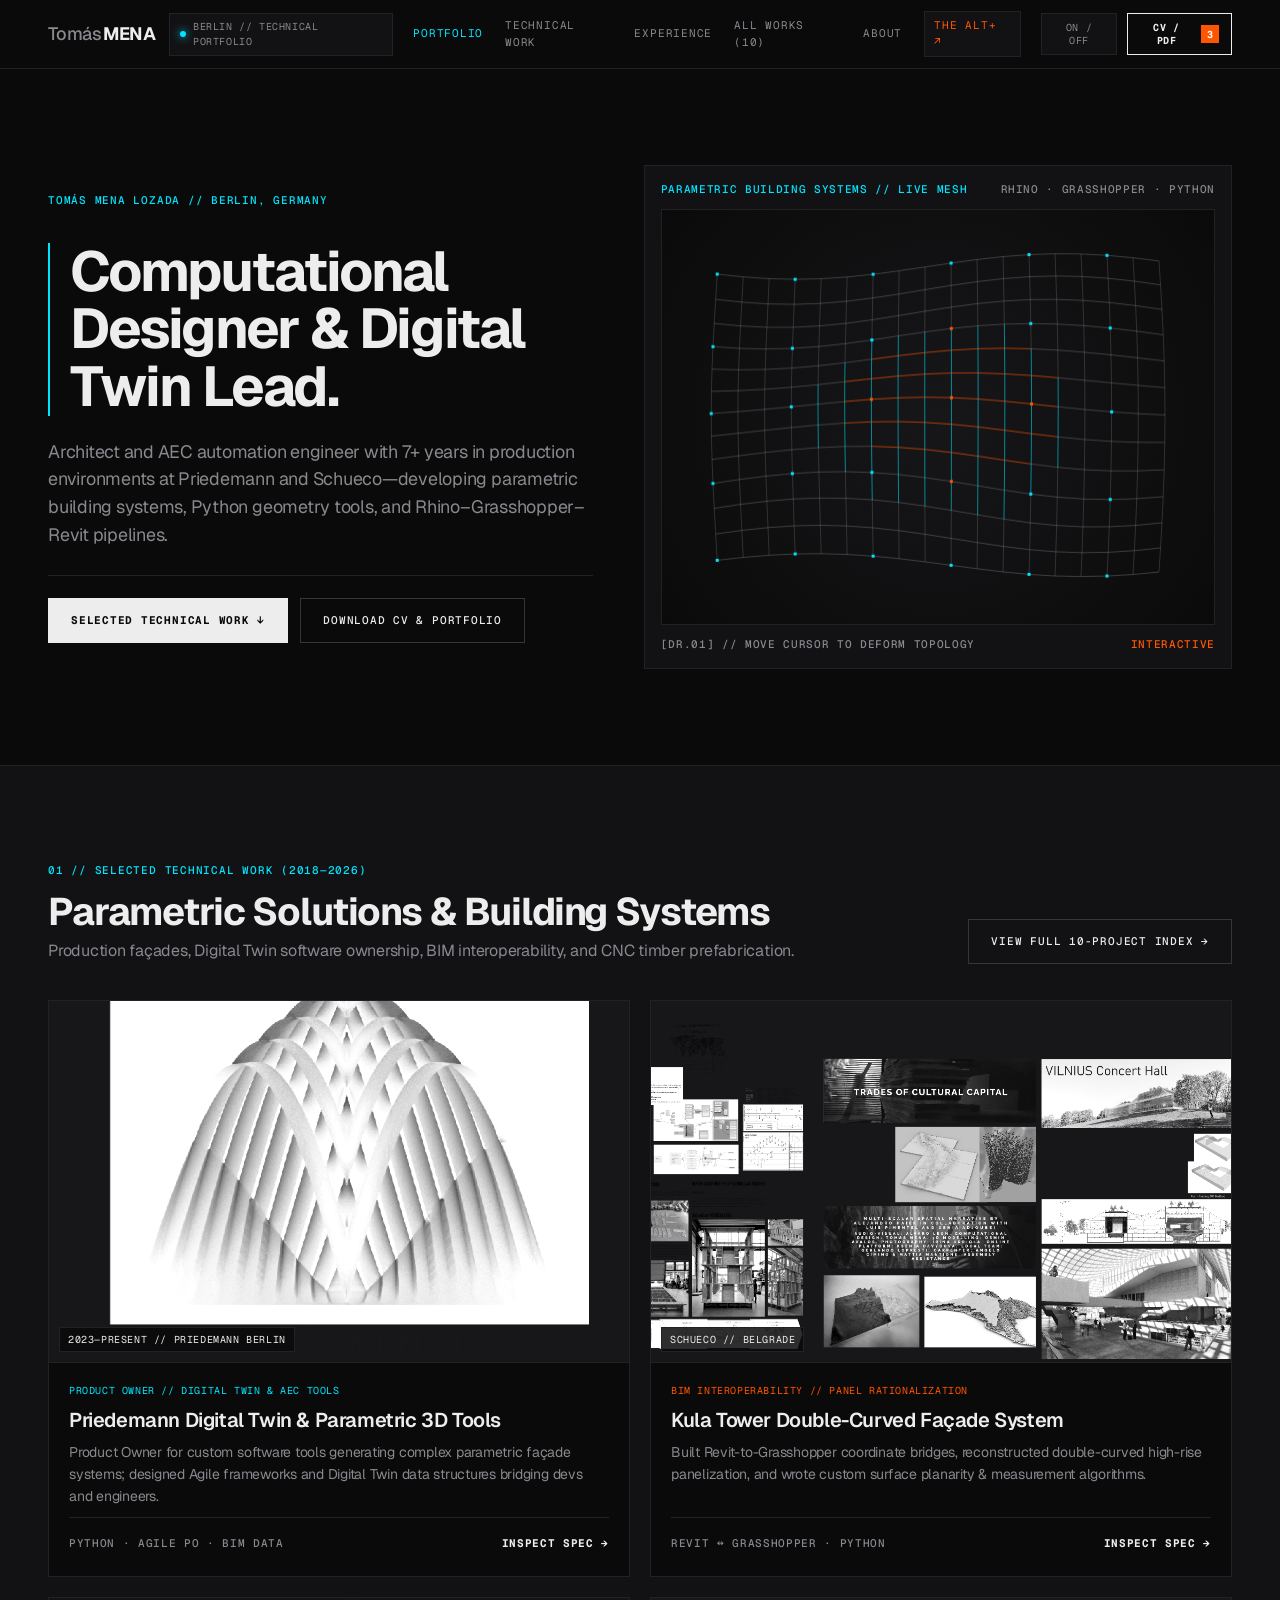
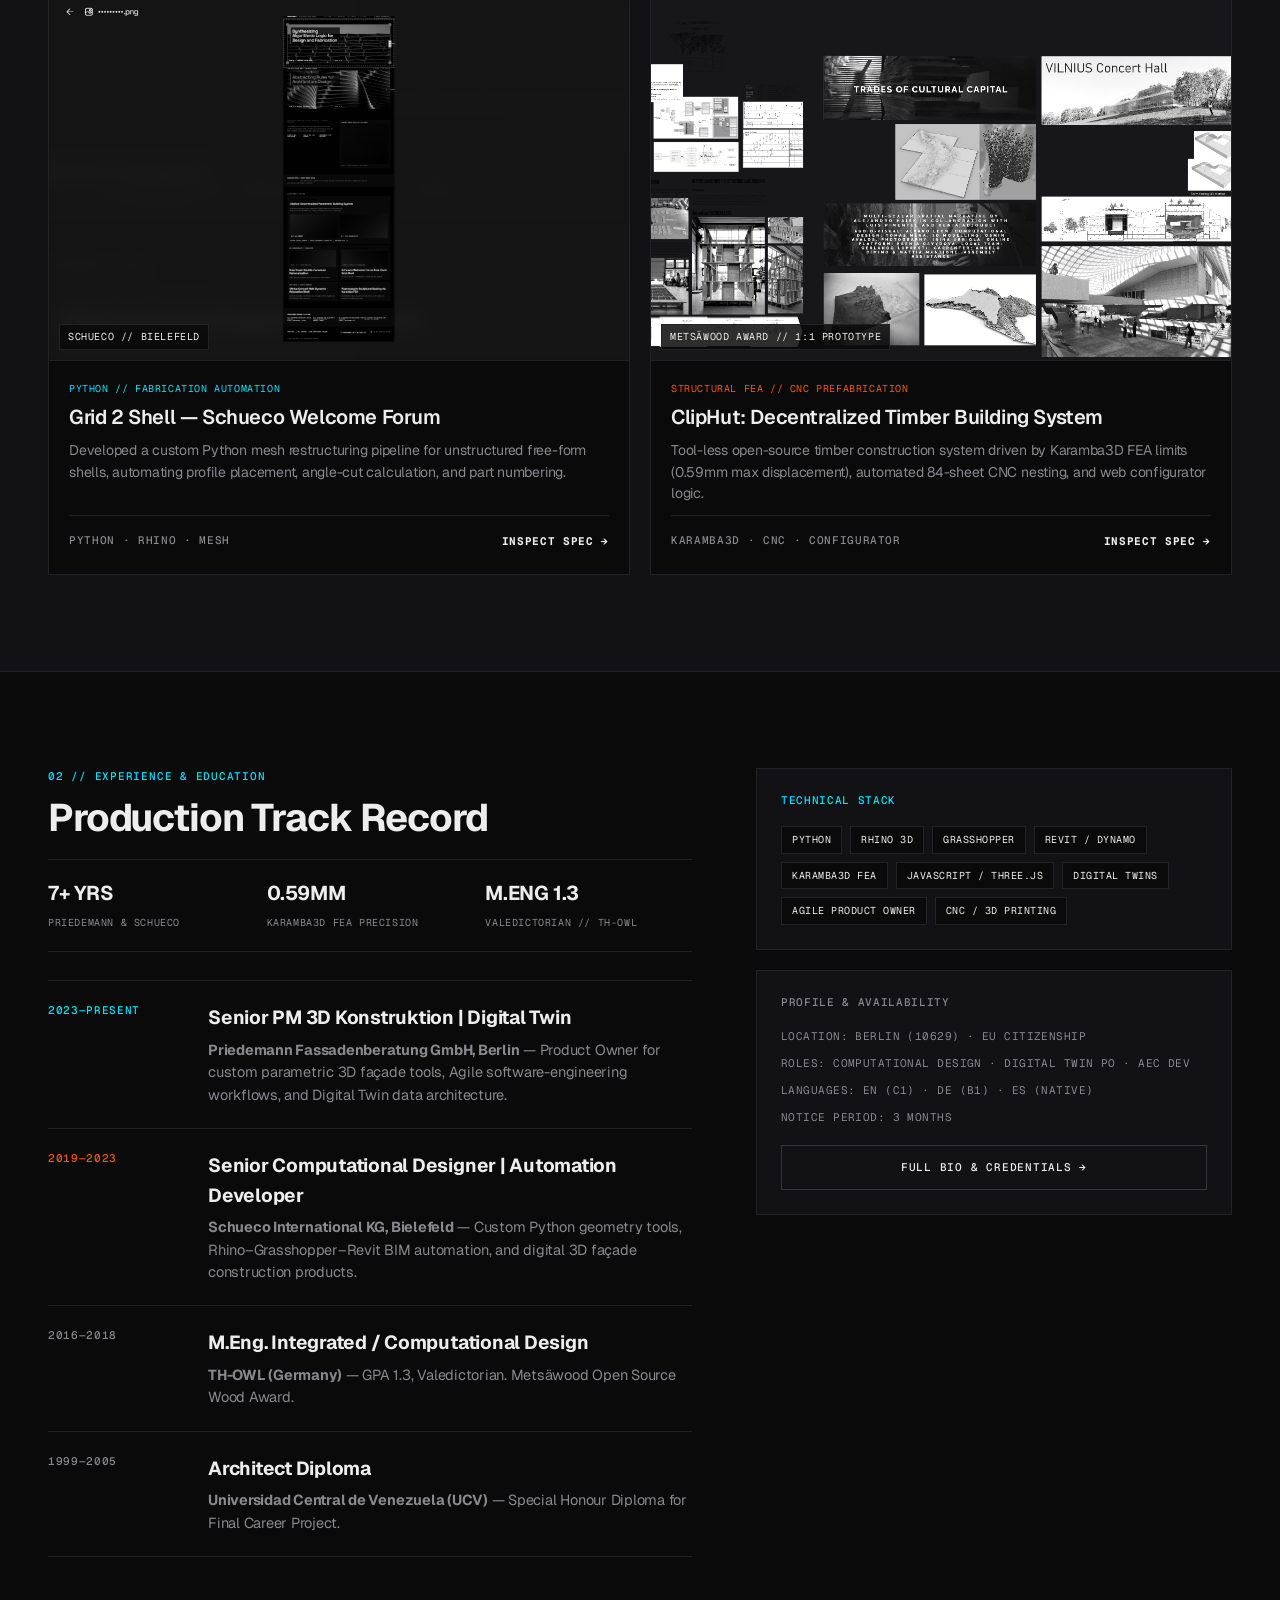
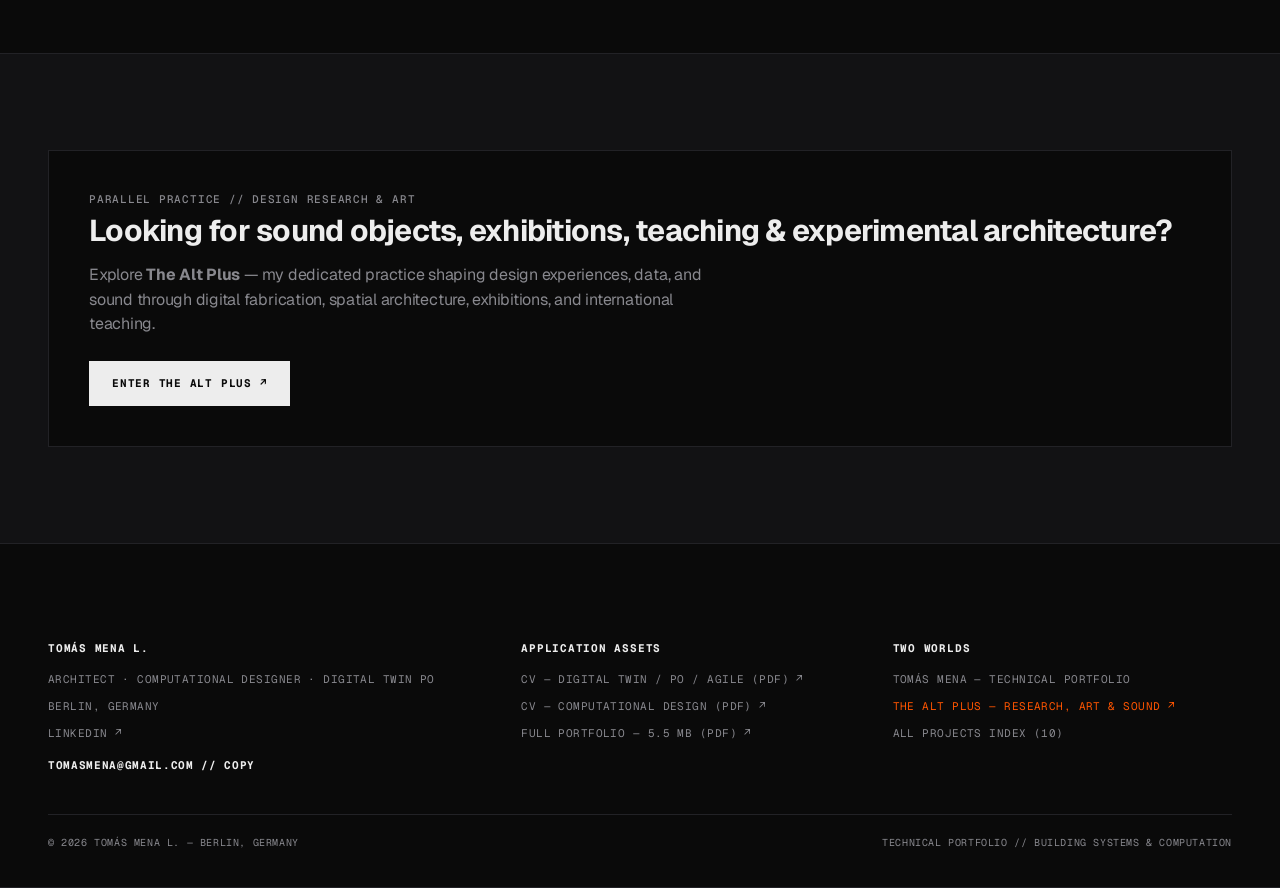
==== index.html @ 38ffafb3 "Initial commit: Tomás Mena Technical Portfolio & The Alt Plus studio websites" ====
<!DOCTYPE html>
<html lang="en">
<head>
  <meta charset="UTF-8">
  <meta name="viewport" content="width=device-width, initial-scale=1.0">
  <title>Tomás Mena L. — Computational Designer &amp; Digital Twin Portfolio</title>
  <meta name="description" content="Personal technical portfolio of Tomás Mena — Architect, Computational Designer & Digital Twin Product Owner in Berlin. Parametric building systems, Rhino/Grasshopper, Python, and BIM automation.">
  <link rel="stylesheet" href="style.css">
</head>
<body>

  <!-- ====================================================================
       STICKY HEADER — Personal Technical Portfolio + Bridge to The Alt Plus
       ==================================================================== -->
  <header class="site-header">
    <div class="container header-inner">
      <div class="brand-group">
        <a href="index.html" class="wordmark" aria-label="Tomás Mena Home">
          <span class="wm-muted">Tomás</span><span class="wm-strong">MENA</span>
        </a>
        <div class="status-pill" aria-label="Location">
          <span class="status-dot" aria-hidden="true"></span>
          <span>BERLIN // TECHNICAL PORTFOLIO</span>
        </div>
      </div>

      <nav class="site-nav" id="siteNav" aria-label="Main navigation">
        <a href="index.html" class="active">PORTFOLIO</a>
        <a href="#selected-work">TECHNICAL WORK</a>
        <a href="#experience">EXPERIENCE</a>
        <a href="projects.html">ALL WORKS (10)</a>
        <a href="about.html">ABOUT</a>
        <a href="alt-plus.html" class="nav-bridge">THE ALT+ ↗</a>
      </nav>

      <div class="header-actions">
        <button type="button" class="toggle-btn" id="modeToggle" title="Toggle Dark / Swiss Light Mode">ON / OFF</button>
        <button type="button" class="cv-trigger" data-open-cv aria-label="Open CV and Portfolio Downloads">
          <span>CV / PDF</span>
          <span class="cv-badge">3</span>
        </button>
        <button type="button" class="mobile-menu-btn" id="mobileMenuBtn" aria-expanded="false" aria-controls="siteNav">MENU</button>
      </div>
    </div>
  </header>

  <main>
    <!-- ====================================================================
         1. COMPACT AUTHOR HERO (Work-First, First-Person, Zero Agency Pitch)
         ==================================================================== -->
    <section class="band band--dark" id="top">
      <div class="container hero-grid">
        <div class="hero-copy">
          <p class="eyebrow">TOMÁS MENA LOZADA // BERLIN, GERMANY</p>
          <div class="hero-callout">
            <h1 class="hero-title">Computational Designer &amp; Digital Twin Lead.</h1>
          </div>
          <p class="hero-subtitle">
            Architect and AEC automation engineer with 7+ years in production environments at Priedemann and Schueco—developing parametric building systems, Python geometry tools, and Rhino–Grasshopper–Revit pipelines.
          </p>

          <div class="hero-actions">
            <a href="#selected-work" class="btn-primary">SELECTED TECHNICAL WORK ↓</a>
            <button type="button" class="btn-secondary" data-open-cv>DOWNLOAD CV &amp; PORTFOLIO</button>
          </div>
        </div>

        <div class="hero-viewport">
          <div class="viewport-bar">
            <span class="mono" style="color: var(--accent-cyan);">PARAMETRIC BUILDING SYSTEMS // LIVE MESH</span>
            <span class="mono" style="color: var(--text-muted);">RHINO · GRASSHOPPER · PYTHON</span>
          </div>
          <div class="viewport-canvas-wrap">
            <canvas id="parametricCanvas" aria-label="Interactive parametric wireframe mesh"></canvas>
          </div>
          <div class="viewport-bar">
            <span class="mono" style="color: var(--text-muted);">[DR.01] // MOVE CURSOR TO DEFORM TOPOLOGY</span>
            <span class="mono" style="color: var(--accent-orange);">INTERACTIVE</span>
          </div>
        </div>
      </div>
    </section>

    <!-- ====================================================================
         2. SELECTED TECHNICAL & BUILDING SYSTEMS (Immediate Proof Grid)
         ==================================================================== -->
    <section class="band band--surface" id="selected-work">
      <div class="container">
        <div style="display: flex; flex-wrap: wrap; justify-content: space-between; align-items: flex-end; gap: 18px; margin-bottom: 36px;">
          <div>
            <p class="eyebrow">01 // SELECTED TECHNICAL WORK (2018—2026)</p>
            <h2 class="section-title" style="margin-bottom: 6px;">Parametric Solutions &amp; Building Systems</h2>
            <p class="section-lead">Production façades, Digital Twin software ownership, BIM interoperability, and CNC timber prefabrication.</p>
          </div>
          <a href="projects.html" class="btn-secondary">VIEW FULL 10-PROJECT INDEX →</a>
        </div>

        <div class="tech-grid">
          <!-- Technical Project 1 -->
          <article class="project-card">
            <div class="project-media">
              <img src="assets/project-thumb-1.jpg" alt="Priedemann Digital Twin and Custom AEC Tools">
              <span class="project-tag-overlay">2023—PRESENT // PRIEDEMANN BERLIN</span>
            </div>
            <div class="project-body">
              <span class="project-meta">PRODUCT OWNER // DIGITAL TWIN &amp; AEC TOOLS</span>
              <h3 class="project-title">Priedemann Digital Twin &amp; Parametric 3D Tools</h3>
              <p class="project-desc">Product Owner for custom software tools generating complex parametric façade systems; designed Agile frameworks and Digital Twin data structures bridging devs and engineers.</p>
              <div class="project-footer">
                <span class="mono" style="color: var(--text-muted);">PYTHON · AGILE PO · BIM DATA</span>
                <button type="button" class="inspect-btn" data-inspect="priedemann">INSPECT SPEC →</button>
              </div>
            </div>
          </article>

          <!-- Technical Project 2 -->
          <article class="project-card">
            <div class="project-media">
              <img src="assets/project-thumb-2.jpg" alt="Kula Tower Belgrade Double-Curvature Panelization">
              <span class="project-tag-overlay">SCHUECO // BELGRADE</span>
            </div>
            <div class="project-body">
              <span class="project-meta">BIM INTEROPERABILITY // PANEL RATIONALIZATION</span>
              <h3 class="project-title">Kula Tower Double-Curved Façade System</h3>
              <p class="project-desc">Built Revit-to-Grasshopper coordinate bridges, reconstructed double-curved high-rise panelization, and wrote custom surface planarity &amp; measurement algorithms.</p>
              <div class="project-footer">
                <span class="mono" style="color: var(--text-muted);">REVIT ↔ GRASSHOPPER · PYTHON</span>
                <button type="button" class="inspect-btn" data-inspect="kula">INSPECT SPEC →</button>
              </div>
            </div>
          </article>

          <!-- Technical Project 3 -->
          <article class="project-card">
            <div class="project-media">
              <img src="assets/hero/hero.png" alt="Grid 2 Shell System Schueco Welcome Forum">
              <span class="project-tag-overlay">SCHUECO // BIELEFELD</span>
            </div>
            <div class="project-body">
              <span class="project-meta">PYTHON // FABRICATION AUTOMATION</span>
              <h3 class="project-title">Grid 2 Shell — Schueco Welcome Forum</h3>
              <p class="project-desc">Developed a custom Python mesh restructuring pipeline for unstructured free-form shells, automating profile placement, angle-cut calculation, and part numbering.</p>
              <div class="project-footer">
                <span class="mono" style="color: var(--text-muted);">PYTHON · RHINO · MESH</span>
                <button type="button" class="inspect-btn" data-inspect="grid2">INSPECT SPEC →</button>
              </div>
            </div>
          </article>

          <!-- Technical Project 4 -->
          <article class="project-card">
            <div class="project-media">
              <img src="assets/project-thumb-3.jpg" alt="ClipHut Open-Source Timber Building System">
              <span class="project-tag-overlay">METSÄWOOD AWARD // 1:1 PROTOTYPE</span>
            </div>
            <div class="project-body">
              <span class="project-meta">STRUCTURAL FEA // CNC PREFABRICATION</span>
              <h3 class="project-title">ClipHut: Decentralized Timber Building System</h3>
              <p class="project-desc">Tool-less open-source timber construction system driven by Karamba3D FEA limits (0.59mm max displacement), automated 84-sheet CNC nesting, and web configurator logic.</p>
              <div class="project-footer">
                <span class="mono" style="color: var(--text-muted);">KARAMBA3D · CNC · CONFIGURATOR</span>
                <button type="button" class="inspect-btn" data-inspect="cliphut">INSPECT SPEC →</button>
              </div>
            </div>
          </article>
        </div>
      </div>
    </section>

    <!-- ====================================================================
         3. EXPERIENCE & CORE STACK (Concise Recruiter-Ready Summary)
         ==================================================================== -->
    <section class="band band--dark" id="experience">
      <div class="container about-split">
        <div>
          <p class="eyebrow">02 // EXPERIENCE &amp; EDUCATION</p>
          <h2 class="section-title">Production Track Record</h2>

          <div class="hero-metrics" style="margin: 20px 0 28px; padding: 18px 0; border-bottom: 1px solid var(--border-hairline);">
            <div class="metric-item">
              <strong>7+ YRS</strong>
              <span>PRIEDEMANN &amp; SCHUECO</span>
            </div>
            <div class="metric-item">
              <strong>0.59MM</strong>
              <span>KARAMBA3D FEA PRECISION</span>
            </div>
            <div class="metric-item">
              <strong>M.ENG 1.3</strong>
              <span>VALEDICTORIAN // TH-OWL</span>
            </div>
          </div>

          <div class="timeline-list">
            <div class="timeline-item">
              <span class="mono" style="color: var(--accent-cyan);">2023—PRESENT</span>
              <div>
                <h3>Senior PM 3D Konstruktion | Digital Twin</h3>
                <p><strong>Priedemann Fassadenberatung GmbH, Berlin</strong> — Product Owner for custom parametric 3D façade tools, Agile software-engineering workflows, and Digital Twin data architecture.</p>
              </div>
            </div>

            <div class="timeline-item">
              <span class="mono" style="color: var(--accent-orange);">2019—2023</span>
              <div>
                <h3>Senior Computational Designer | Automation Developer</h3>
                <p><strong>Schueco International KG, Bielefeld</strong> — Custom Python geometry tools, Rhino–Grasshopper–Revit BIM automation, and digital 3D façade construction products.</p>
              </div>
            </div>

            <div class="timeline-item">
              <span class="mono" style="color: var(--text-muted);">2016—2018</span>
              <div>
                <h3>M.Eng. Integrated / Computational Design</h3>
                <p><strong>TH-OWL (Germany)</strong> — GPA 1.3, Valedictorian. Metsäwood Open Source Wood Award.</p>
              </div>
            </div>

            <div class="timeline-item">
              <span class="mono" style="color: var(--text-muted);">1999—2005</span>
              <div>
                <h3>Architect Diploma</h3>
                <p><strong>Universidad Central de Venezuela (UCV)</strong> — Special Honour Diploma for Final Career Project.</p>
              </div>
            </div>
          </div>
        </div>

        <aside style="display: flex; flex-direction: column; gap: 20px;">
          <div class="spec-box">
            <span class="mono" style="color: var(--accent-cyan);">TECHNICAL STACK</span>
            <div class="tag-cloud">
              <span class="tag-chip">Python</span>
              <span class="tag-chip">Rhino 3D</span>
              <span class="tag-chip">Grasshopper</span>
              <span class="tag-chip">Revit / Dynamo</span>
              <span class="tag-chip">Karamba3D FEA</span>
              <span class="tag-chip">JavaScript / Three.js</span>
              <span class="tag-chip">Digital Twins</span>
              <span class="tag-chip">Agile Product Owner</span>
              <span class="tag-chip">CNC / 3D Printing</span>
            </div>
          </div>

          <div class="spec-box">
            <span class="mono" style="color: var(--text-muted);">PROFILE &amp; AVAILABILITY</span>
            <ul class="footer-links">
              <li>LOCATION: BERLIN (10629) · EU CITIZENSHIP</li>
              <li>ROLES: COMPUTATIONAL DESIGN · DIGITAL TWIN PO · AEC DEV</li>
              <li>LANGUAGES: EN (C1) · DE (B1) · ES (NATIVE)</li>
              <li>NOTICE PERIOD: 3 MONTHS</li>
            </ul>
            <a href="about.html" class="btn-secondary" style="justify-content: center;">FULL BIO &amp; CREDENTIALS →</a>
          </div>
        </aside>
      </div>
    </section>

    <!-- ====================================================================
         4. BRIDGE TO THE ALT PLUS (Design Research, Sound Objects, Art & Teaching)
         ==================================================================== -->
    <section class="band band--surface">
      <div class="container">
        <div class="bridge-banner">
          <div>
            <p class="eyebrow eyebrow--orange">PARALLEL PRACTICE // DESIGN RESEARCH &amp; ART</p>
            <h3>Looking for sound objects, exhibitions, teaching &amp; experimental architecture?</h3>
            <p>Explore <strong>The Alt Plus</strong> — my dedicated practice shaping design experiences, data, and sound through digital fabrication, spatial architecture, exhibitions, and international teaching.</p>
          </div>
          <div>
            <a href="alt-plus.html" class="btn-primary">ENTER THE ALT PLUS ↗</a>
          </div>
        </div>
      </div>
    </section>
  </main>

  <!-- ====================================================================
       PERSONAL PORTFOLIO FOOTER
       ==================================================================== -->
  <footer class="band band--dark" id="contact" style="padding-bottom: 36px;">
    <div class="container">
      <div class="footer-grid">
        <div class="footer-col">
          <h4>TOMÁS MENA L.</h4>
          <ul class="footer-links">
            <li>ARCHITECT · COMPUTATIONAL DESIGNER · DIGITAL TWIN PO</li>
            <li>BERLIN, GERMANY</li>
            <li><a href="https://www.linkedin.com/in/tomas-jos%C3%A9-mena-lozada-55197924/" target="_blank" rel="noopener">LINKEDIN ↗</a></li>
            <li><button type="button" class="inspect-btn" data-copy-email style="font-size: 11px;">TOMASMENA@GMAIL.COM // COPY</button></li>
          </ul>
        </div>

        <div class="footer-col">
          <h4>APPLICATION ASSETS</h4>
          <ul class="footer-links">
            <li><a href="assets/docs/Tomas_Mena_CV_DigitalTwin_PO.pdf" target="_blank">CV — DIGITAL TWIN / PO / AGILE (PDF) ↗</a></li>
            <li><a href="assets/docs/Tomas_Mena_CV_Computational.pdf" target="_blank">CV — COMPUTATIONAL DESIGN (PDF) ↗</a></li>
            <li><a href="assets/docs/Tomas_Mena_Portfolio.pdf" target="_blank">FULL PORTFOLIO — 5.5 MB (PDF) ↗</a></li>
          </ul>
        </div>

        <div class="footer-col">
          <h4>TWO WORLDS</h4>
          <ul class="footer-links">
            <li><a href="index.html">TOMÁS MENA — TECHNICAL PORTFOLIO</a></li>
            <li><a href="alt-plus.html" style="color: var(--accent-orange);">THE ALT PLUS — RESEARCH, ART &amp; SOUND ↗</a></li>
            <li><a href="projects.html">ALL PROJECTS INDEX (10)</a></li>
          </ul>
        </div>
      </div>

      <div class="footer-bottom">
        <span>© 2026 TOMÁS MENA L. — BERLIN, GERMANY</span>
        <span>TECHNICAL PORTFOLIO // BUILDING SYSTEMS &amp; COMPUTATION</span>
      </div>
    </div>
  </footer>

  <!-- CV & Portfolio Asset Drawer -->
  <div class="drawer-backdrop" id="drawerBackdrop"></div>
  <aside class="cv-drawer" id="cvDrawer" aria-label="CV and Portfolio Downloads">
    <div class="drawer-head">
      <div>
        <span class="mono" style="color: var(--accent-cyan);">DIRECT ASSETS // 03 FILES</span>
        <h3 style="margin: 4px 0 0; font-family: var(--font-display);">Download Package</h3>
      </div>
      <button type="button" class="toggle-btn" id="closeCvDrawer">CLOSE [ESC]</button>
    </div>

    <a class="asset-card" href="assets/docs/Tomas_Mena_CV_DigitalTwin_PO.pdf" target="_blank">
      <span class="mono" style="color: var(--accent-orange);">01 // TECHNICAL &amp; PRODUCT OWNER</span>
      <strong>CV — Digital Twin, PO &amp; AEC Dev</strong>
      <span>Updated Nov 2026 · Digital Twin Lead, Product Owner, and Software Automation.</span>
    </a>

    <a class="asset-card" href="assets/docs/Tomas_Mena_CV_Computational.pdf" target="_blank">
      <span class="mono" style="color: var(--accent-cyan);">02 // COMPUTATIONAL &amp; PARAMETRIC</span>
      <strong>CV — Computational Design &amp; BIM</strong>
      <span>Updated Jun 2026 · Computational Design, Geometry Specialist, and Research.</span>
    </a>

    <a class="asset-card" href="assets/docs/Tomas_Mena_Portfolio.pdf" target="_blank">
      <span class="mono" style="color: var(--text-muted);">03 // SELECTED WORKS PDF (5.5 MB)</span>
      <strong>Full Computational Portfolio</strong>
      <span>10-page visual dossier covering façades, FEA, automation, fabrication, and exhibitions.</span>
    </a>

    <div style="margin-top: auto; padding-top: 16px; border-top: 1px solid var(--border-hairline);">
      <button type="button" class="btn-primary" style="width: 100%; justify-content: center;" data-copy-email>COPY TOMASMENA@GMAIL.COM</button>
    </div>
  </aside>

  <!-- Project Spec Modal -->
  <div class="modal-backdrop" id="modalBackdrop"></div>
  <div class="spec-modal" id="specModal" role="dialog" aria-modal="true" aria-labelledby="specModalTitle">
    <div class="modal-header">
      <span class="mono" data-spec-eyebrow style="color: var(--accent-cyan);">SYSTEM SPEC</span>
      <button type="button" class="toggle-btn" id="closeSpecModal">CLOSE [ESC]</button>
    </div>
    <div class="modal-body">
      <div>
        <h2 id="specModalTitle" data-spec-title style="font-family: var(--font-display); font-size: clamp(24px, 3vw, 34px); margin: 0 0 8px; letter-spacing: -0.025em;"></h2>
        <p class="mono" data-spec-meta style="color: var(--text-muted); margin: 0;"></p>
      </div>
      <p data-spec-thesis style="margin: 0; font-size: 16.5px; color: var(--text-primary); border-left: 2px solid var(--accent-orange); padding-left: 16px;"></p>
      <div class="spec-grid">
        <div class="spec-step"><h4>01 // PROBLEM</h4><p data-spec-problem></p></div>
        <div class="spec-step"><h4>02 // COMPUTATIONAL SYSTEM</h4><p data-spec-system></p></div>
        <div class="spec-step"><h4>03 // MEASURABLE OUTPUT</h4><p data-spec-output></p></div>
      </div>
      <div>
        <span class="mono" style="display: block; margin-bottom: 10px; color: var(--text-muted);">TECHNICAL STACK</span>
        <div class="tag-cloud" data-spec-stack></div>
      </div>
      <div style="display: flex; flex-wrap: wrap; gap: 12px; padding-top: 8px;">
        <a href="assets/docs/Tomas_Mena_Portfolio.pdf" target="_blank" class="btn-primary">OPEN FULL PORTFOLIO PDF ↗</a>
        <a href="mailto:tomasmena@gmail.com?subject=Technical%20Portfolio%20Inquiry" class="btn-secondary">DISCUSS THIS SYSTEM</a>
      </div>
    </div>
  </div>

  <button type="button" class="back-to-top" id="backToTop" aria-label="Back to top">↑</button>
  <script src="script.js"></script>
</body>
</html>
---- style.css ----
@import url('https://fonts.googleapis.com/css2?family=Geist+Mono:wght@400;500;600&family=Geist:wght@400;500;600;700&display=swap');

/* ==========================================================================
   Design Tokens — Dark Computational Aesthetic + Geist Swiss-Tech Typography
   ========================================================================== */
:root {
  --bg-primary: #0a0a0a;
  --bg-surface: #121214;
  --bg-elevated: #17171a;
  --border-hairline: #222226;
  --border-strong: #35353c;
  --text-primary: #ededed;
  --text-muted: #88888e;
  --accent-orange: #ff5500;
  --accent-cyan: #00e5ff;

  --font-display: 'Geist', 'Helvetica Neue', Helvetica, Arial, sans-serif;
  --font-body: 'Geist', 'Helvetica Neue', Helvetica, Arial, sans-serif;
  --font-mono: 'Geist Mono', ui-monospace, SFMono-Regular, monospace;

  --max-w: 1360px;
  --pad-x: clamp(20px, 4vw, 48px);
  --transition: 0.22s cubic-bezier(0.2, 0, 0.2, 1);
}

/* Optional ON/OFF Toggle: Swiss High-Contrast Blueprint Mode */
body.light-mode {
  --bg-primary: #ffffff;
  --bg-surface: #e8e8ea;
  --bg-elevated: #f4f4f6;
  --border-hairline: #c8c8ce;
  --border-strong: #111111;
  --text-primary: #0a0a0a;
  --text-muted: #505058;
  --accent-orange: #d94800;
  --accent-cyan: #007a8a;
}

/* Reset & Base */
*, *::before, *::after {
  box-sizing: border-box;
}

html {
  scroll-behavior: smooth;
  background-color: var(--bg-primary);
}

body {
  margin: 0;
  padding: 0;
  font-family: var(--font-body);
  font-size: 16px;
  line-height: 1.55;
  letter-spacing: -0.015em;
  color: var(--text-primary);
  background-color: var(--bg-primary);
  -webkit-font-smoothing: antialiased;
  -moz-osx-font-smoothing: grayscale;
  transition: background-color var(--transition), color var(--transition);
}

img {
  max-width: 100%;
  display: block;
}

a {
  color: inherit;
  text-decoration: none;
}

button {
  font-family: inherit;
  cursor: pointer;
  background: none;
  border: none;
  color: inherit;
}

.container {
  width: 100%;
  max-width: var(--max-w);
  margin: 0 auto;
  padding-inline: var(--pad-x);
}

.mono {
  font-family: var(--font-mono);
  font-size: 11px;
  font-weight: 500;
  letter-spacing: 0.06em;
  text-transform: uppercase;
  line-height: 1.4;
}

.eyebrow {
  font-family: var(--font-mono);
  font-size: 11px;
  font-weight: 500;
  letter-spacing: 0.07em;
  text-transform: uppercase;
  color: var(--accent-cyan);
  margin: 0 0 12px;
}

.eyebrow--orange {
  color: var(--accent-orange);
}

.eyebrow--muted {
  color: var(--text-muted);
}

/* ==========================================================================
   Sticky Header (Black Bar + Status Pill + ON/OFF + CV Drawer)
   ========================================================================== */
.site-header {
  position: sticky;
  top: 0;
  z-index: 100;
  background-color: var(--bg-primary);
  border-bottom: 1px solid var(--border-hairline);
}

.header-inner {
  display: flex;
  align-items: center;
  justify-content: space-between;
  gap: 20px;
  min-height: 68px;
}

.brand-group {
  display: flex;
  align-items: center;
  gap: 14px;
}

.wordmark {
  font-family: var(--font-display);
  font-size: 18px;
  font-weight: 700;
  letter-spacing: -0.03em;
  display: inline-flex;
  align-items: baseline;
  gap: 2px;
}

.wordmark .wm-muted {
  color: var(--text-muted);
  font-weight: 500;
}

.wordmark .wm-strong {
  color: var(--text-primary);
}

.status-pill {
  display: inline-flex;
  align-items: center;
  gap: 7px;
  padding: 5px 10px;
  border: 1px solid var(--border-hairline);
  background-color: var(--bg-surface);
  font-family: var(--font-mono);
  font-size: 10px;
  letter-spacing: 0.06em;
  text-transform: uppercase;
  color: var(--text-muted);
}

.status-dot {
  width: 6px;
  height: 6px;
  border-radius: 50%;
  background-color: var(--accent-cyan);
  box-shadow: 0 0 8px var(--accent-cyan);
}

.site-nav {
  display: flex;
  align-items: center;
  gap: 22px;
}

.site-nav a {
  font-family: var(--font-mono);
  font-size: 11px;
  letter-spacing: 0.07em;
  text-transform: uppercase;
  color: var(--text-muted);
  transition: color var(--transition);
}

.site-nav a:hover,
.site-nav a.active {
  color: var(--accent-cyan);
}

.site-nav a.nav-bridge {
  color: var(--accent-orange);
  border: 1px solid var(--border-hairline);
  padding: 5px 9px;
  background-color: var(--bg-surface);
}

.site-nav a.nav-bridge:hover {
  border-color: var(--accent-orange);
  color: var(--text-primary);
}

.header-actions {
  display: flex;
  align-items: center;
  gap: 10px;
}

.toggle-btn {
  padding: 7px 11px;
  border: 1px solid var(--border-hairline);
  background-color: var(--bg-surface);
  font-family: var(--font-mono);
  font-size: 10px;
  letter-spacing: 0.06em;
  text-transform: uppercase;
  color: var(--text-muted);
  transition: border-color var(--transition), color var(--transition);
}

.toggle-btn:hover {
  border-color: var(--accent-cyan);
  color: var(--text-primary);
}

.cv-trigger {
  display: inline-flex;
  align-items: center;
  gap: 8px;
  padding: 7px 12px;
  border: 1px solid var(--text-primary);
  background-color: transparent;
  font-family: var(--font-mono);
  font-size: 10px;
  font-weight: 700;
  letter-spacing: 0.07em;
  text-transform: uppercase;
  color: var(--text-primary);
  transition: background-color var(--transition), color var(--transition), border-color var(--transition);
}

.cv-trigger:hover {
  background-color: var(--text-primary);
  color: var(--bg-primary);
}

.cv-badge {
  display: inline-flex;
  align-items: center;
  justify-content: center;
  min-width: 18px;
  height: 18px;
  padding: 0 4px;
  background-color: var(--accent-orange);
  color: #ffffff;
  font-size: 10px;
  font-weight: 700;
}

.mobile-menu-btn {
  display: none;
  padding: 7px 10px;
  border: 1px solid var(--border-hairline);
  font-family: var(--font-mono);
  font-size: 11px;
  text-transform: uppercase;
}

/* ==========================================================================
   Buttons
   ========================================================================== */
.btn-primary {
  display: inline-flex;
  align-items: center;
  gap: 10px;
  padding: 13px 22px;
  background-color: var(--text-primary);
  color: var(--bg-primary);
  border: 1px solid var(--text-primary);
  font-family: var(--font-mono);
  font-size: 11px;
  font-weight: 700;
  letter-spacing: 0.07em;
  text-transform: uppercase;
  transition: background-color var(--transition), color var(--transition), border-color var(--transition);
}

.btn-primary:hover {
  background-color: var(--accent-cyan);
  border-color: var(--accent-cyan);
  color: #0a0a0a;
}

.btn-secondary {
  display: inline-flex;
  align-items: center;
  gap: 10px;
  padding: 13px 22px;
  background-color: transparent;
  color: var(--text-primary);
  border: 1px solid var(--border-strong);
  font-family: var(--font-mono);
  font-size: 11px;
  font-weight: 500;
  letter-spacing: 0.07em;
  text-transform: uppercase;
  transition: border-color var(--transition), color var(--transition);
}

.btn-secondary:hover {
  border-color: var(--accent-orange);
  color: var(--accent-orange);
}

/* ==========================================================================
   Alternating Section Bands (TheNOTHINGShop Rhythm in Dark Computational Style)
   ========================================================================== */
.band {
  padding-block: clamp(64px, 7.5vw, 108px);
  border-bottom: 1px solid var(--border-hairline);
}

.band--dark {
  background-color: var(--bg-primary);
}

.band--surface {
  background-color: var(--bg-surface);
}

/* ==========================================================================
   Section 1: Hero (50/50 Split — Parametric Viewport Left / Thesis Right)
   ========================================================================== */
.hero-grid {
  display: grid;
  grid-template-columns: minmax(0, 1fr) minmax(0, 1.08fr);
  gap: clamp(28px, 4vw, 56px);
  align-items: center;
}

.hero-viewport {
  border: 1px solid var(--border-hairline);
  background-color: var(--bg-surface);
  padding: 16px;
  display: flex;
  flex-direction: column;
  gap: 12px;
}

.viewport-bar {
  display: flex;
  justify-content: space-between;
  align-items: center;
  gap: 12px;
}

.viewport-canvas-wrap {
  position: relative;
  width: 100%;
  aspect-ratio: 4 / 3;
  border: 1px solid var(--border-hairline);
  background: radial-gradient(circle at 50% 50%, var(--bg-elevated) 0%, var(--bg-primary) 100%);
  overflow: hidden;
}

.viewport-canvas-wrap canvas {
  width: 100%;
  height: 100%;
  display: block;
}

.hero-copy {
  display: flex;
  flex-direction: column;
  gap: 22px;
}

.hero-callout {
  border-left: 2px solid var(--accent-cyan);
  padding-left: 20px;
}

.hero-title {
  font-family: var(--font-display);
  font-size: clamp(36px, 4.4vw, 56px);
  font-weight: 700;
  line-height: 1.03;
  letter-spacing: -0.035em;
  margin: 0;
  color: var(--text-primary);
}

.hero-subtitle {
  font-size: clamp(16px, 1.4vw, 18px);
  color: var(--text-muted);
  margin: 0;
  max-width: 56ch;
}

.hero-metrics {
  display: grid;
  grid-template-columns: repeat(3, minmax(0, 1fr));
  gap: 12px;
  padding-top: 18px;
  border-top: 1px solid var(--border-hairline);
}

.metric-item strong {
  display: block;
  font-family: var(--font-display);
  font-size: 20px;
  font-weight: 700;
  color: var(--text-primary);
  letter-spacing: -0.02em;
}

.metric-item span {
  font-family: var(--font-mono);
  font-size: 10px;
  letter-spacing: 0.06em;
  text-transform: uppercase;
  color: var(--text-muted);
}

.hero-actions {
  display: flex;
  flex-wrap: wrap;
  gap: 12px;
  margin-top: 4px;
  padding-top: 22px;
  border-top: 1px solid var(--border-hairline);
}

/* ==========================================================================
   Section 2: Four Pillars of Practice (Centered Heading + 4-Col Grid)
   ========================================================================== */
.section-header-center {
  text-align: center;
  max-width: 680px;
  margin: 0 auto 48px;
}

.section-title {
  font-family: var(--font-display);
  font-size: clamp(28px, 3vw, 40px);
  font-weight: 700;
  line-height: 1.08;
  letter-spacing: -0.03em;
  margin: 0 0 12px;
  color: var(--text-primary);
}

.section-lead {
  margin: 0;
  color: var(--text-muted);
  font-size: 16px;
}

.pillars-grid {
  display: grid;
  grid-template-columns: repeat(4, minmax(0, 1fr));
  gap: 1px;
  background-color: var(--border-hairline);
  border: 1px solid var(--border-hairline);
}

.pillar-card {
  background-color: var(--bg-primary);
  padding: 32px 26px;
  display: flex;
  flex-direction: column;
  gap: 16px;
  transition: background-color var(--transition);
}

.pillar-card:hover {
  background-color: var(--bg-elevated);
}

.pillar-icon {
  width: 56px;
  height: 56px;
  display: flex;
  align-items: center;
  justify-content: center;
  border: 1px solid var(--border-hairline);
  background-color: var(--bg-surface);
  color: var(--accent-cyan);
}

.pillar-card:nth-child(even) .pillar-icon {
  color: var(--accent-orange);
}

.pillar-card h3 {
  font-family: var(--font-display);
  font-size: 20px;
  font-weight: 600;
  letter-spacing: -0.02em;
  margin: 0;
  color: var(--text-primary);
}

.pillar-card p {
  margin: 0;
  font-size: 14.5px;
  color: var(--text-muted);
  flex: 1;
}

.pillar-proof {
  padding-top: 14px;
  border-top: 1px solid var(--border-hairline);
  font-family: var(--font-mono);
  font-size: 10px;
  letter-spacing: 0.06em;
  text-transform: uppercase;
  color: var(--text-muted);
}

/* ==========================================================================
   Sections 3 & 4: Asymmetric 40/60 Split Carousels
   ========================================================================== */
.split-carousel {
  display: grid;
  grid-template-columns: minmax(260px, 0.4fr) minmax(0, 1fr);
  gap: clamp(28px, 4vw, 52px);
  align-items: start;
}

.carousel-intro {
  display: flex;
  flex-direction: column;
  gap: 18px;
  position: sticky;
  top: 96px;
}

.carousel-controls {
  display: flex;
  align-items: center;
  gap: 10px;
  margin-top: 8px;
}

.carousel-btn {
  width: 42px;
  height: 42px;
  border: 1px solid var(--border-strong);
  display: inline-flex;
  align-items: center;
  justify-content: center;
  font-family: var(--font-mono);
  font-size: 16px;
  color: var(--text-primary);
  transition: border-color var(--transition), background-color var(--transition), color var(--transition);
}

.carousel-btn:hover {
  border-color: var(--accent-cyan);
  background-color: var(--accent-cyan);
  color: #0a0a0a;
}

.carousel-counter {
  font-family: var(--font-mono);
  font-size: 11px;
  color: var(--text-muted);
  margin-left: 6px;
}

.carousel-viewport {
  overflow: hidden;
  width: 100%;
}

.carousel-track {
  display: flex;
  gap: 18px;
  overflow-x: auto;
  scroll-snap-type: x mandatory;
  scroll-behavior: smooth;
  scrollbar-width: none;
  padding-bottom: 6px;
}

.carousel-track::-webkit-scrollbar {
  display: none;
}

.project-card {
  flex: 0 0 calc(50% - 9px);
  min-width: 280px;
  scroll-snap-align: start;
  border: 1px solid var(--border-hairline);
  background-color: var(--bg-surface);
  display: flex;
  flex-direction: column;
  transition: border-color var(--transition), transform var(--transition);
}

.band--surface .project-card {
  background-color: var(--bg-primary);
}

.project-card:hover {
  border-color: var(--accent-cyan);
  transform: translateY(-2px);
}

.project-media {
  position: relative;
  aspect-ratio: 16 / 10;
  overflow: hidden;
  border-bottom: 1px solid var(--border-hairline);
  background-color: var(--bg-elevated);
}

.project-media img {
  width: 100%;
  height: 100%;
  object-fit: cover;
  filter: grayscale(100%) contrast(1.08);
  transition: filter 0.35s ease, transform 0.4s ease;
}

.project-card:hover .project-media img {
  filter: grayscale(0%) contrast(1.02);
  transform: scale(1.03);
}

.project-media-svg {
  width: 100%;
  height: 100%;
  display: flex;
  align-items: center;
  justify-content: center;
  padding: 18px;
  background: linear-gradient(135deg, var(--bg-primary) 0%, var(--bg-elevated) 100%);
}

.project-tag-overlay {
  position: absolute;
  bottom: 10px;
  left: 10px;
  padding: 4px 8px;
  background-color: rgba(10, 10, 10, 0.85);
  border: 1px solid var(--border-hairline);
  font-family: var(--font-mono);
  font-size: 10px;
  letter-spacing: 0.06em;
  text-transform: uppercase;
  color: #ededed;
}

.project-body {
  padding: 20px;
  display: flex;
  flex-direction: column;
  gap: 10px;
  flex: 1;
}

.project-meta {
  font-family: var(--font-mono);
  font-size: 10px;
  letter-spacing: 0.06em;
  text-transform: uppercase;
  color: var(--accent-orange);
}

.project-card:nth-child(odd) .project-meta {
  color: var(--accent-cyan);
}

.project-title {
  font-family: var(--font-display);
  font-size: 20px;
  font-weight: 600;
  line-height: 1.18;
  letter-spacing: -0.02em;
  margin: 0;
  color: var(--text-primary);
}

.project-desc {
  margin: 0;
  font-size: 14px;
  color: var(--text-muted);
  flex: 1;
}

.project-footer {
  padding-top: 12px;
  border-top: 1px solid var(--border-hairline);
  display: flex;
  align-items: center;
  justify-content: space-between;
  gap: 10px;
}

.inspect-btn {
  font-family: var(--font-mono);
  font-size: 11px;
  font-weight: 700;
  letter-spacing: 0.06em;
  text-transform: uppercase;
  color: var(--text-primary);
  display: inline-flex;
  align-items: center;
  gap: 6px;
  padding: 6px 0;
  transition: color var(--transition);
}

.inspect-btn:hover {
  color: var(--accent-cyan);
}

/* ==========================================================================
   Section 5: Asymmetric 3x2 Validation Grid ("Field Notes & Recognition")
   ========================================================================== */
.recognition-grid {
  display: grid;
  grid-template-columns: repeat(3, minmax(0, 1fr));
  gap: 1px;
  background-color: var(--border-hairline);
  border: 1px solid var(--border-hairline);
}

.recognition-cell {
  background-color: var(--bg-primary);
  padding: 32px 28px;
  display: flex;
  flex-direction: column;
  justify-content: space-between;
  gap: 18px;
  min-height: 230px;
}

.recognition-cell--title {
  background-color: var(--bg-surface);
  justify-content: flex-start;
}

.recognition-cell--title h2 {
  font-family: var(--font-display);
  font-size: clamp(28px, 3vw, 38px);
  line-height: 1.05;
  letter-spacing: -0.03em;
  margin: 0;
}

.recognition-quote {
  margin: 0;
  font-size: 15px;
  color: var(--text-primary);
  line-height: 1.55;
}

.recognition-cell--wit {
  background-color: var(--bg-surface);
}

.recognition-cell--wit .recognition-quote {
  color: var(--text-muted);
  font-style: italic;
}

.recognition-stars {
  font-family: var(--font-mono);
  font-size: 12px;
  letter-spacing: 0.15em;
  color: var(--accent-orange);
}

.recognition-author {
  padding-top: 14px;
  border-top: 1px solid var(--border-hairline);
}

.recognition-author strong {
  display: block;
  font-family: var(--font-display);
  font-size: 15px;
  color: var(--text-primary);
}

.recognition-author span {
  font-family: var(--font-mono);
  font-size: 10px;
  letter-spacing: 0.06em;
  text-transform: uppercase;
  color: var(--text-muted);
}

/* ==========================================================================
   Section 6: Co-Creation CTA + Terminal Footer
   ========================================================================== */
.cta-strip {
  display: flex;
  flex-wrap: wrap;
  align-items: center;
  justify-content: space-between;
  gap: 24px;
  padding-bottom: 48px;
  border-bottom: 1px solid var(--border-hairline);
  margin-bottom: 40px;
}

.cta-strip h2 {
  font-family: var(--font-display);
  font-size: clamp(26px, 3vw, 36px);
  letter-spacing: -0.03em;
  margin: 0 0 8px;
}

.cta-strip p {
  margin: 0;
  color: var(--text-muted);
  max-width: 58ch;
}

.cta-actions {
  display: flex;
  flex-wrap: wrap;
  gap: 12px;
}

.footer-grid {
  display: grid;
  grid-template-columns: 1.3fr 1fr 1fr;
  gap: 32px;
  padding-bottom: 36px;
}

.footer-col h4 {
  font-family: var(--font-mono);
  font-size: 11px;
  letter-spacing: 0.07em;
  text-transform: uppercase;
  color: var(--text-primary);
  margin: 0 0 14px;
}

.footer-links {
  list-style: none;
  margin: 0;
  padding: 0;
  display: flex;
  flex-direction: column;
  gap: 10px;
}

.footer-links a,
.footer-links li {
  font-family: var(--font-mono);
  font-size: 11px;
  letter-spacing: 0.04em;
  color: var(--text-muted);
  transition: color var(--transition);
}

.footer-links a:hover {
  color: var(--accent-cyan);
}

.footer-bottom {
  padding-top: 20px;
  border-top: 1px solid var(--border-hairline);
  display: flex;
  flex-wrap: wrap;
  justify-content: space-between;
  gap: 12px;
  font-family: var(--font-mono);
  font-size: 10px;
  letter-spacing: 0.06em;
  text-transform: uppercase;
  color: var(--text-muted);
}

/* ==========================================================================
   Subpages: Work Filter Bar, Full Grid & About Timeline
   ========================================================================== */
.page-hero {
  padding-block: clamp(48px, 6vw, 80px) 40px;
  border-bottom: 1px solid var(--border-hairline);
}

.filter-bar {
  display: flex;
  flex-wrap: wrap;
  gap: 10px;
  margin-top: 24px;
}

.filter-btn {
  padding: 9px 14px;
  border: 1px solid var(--border-hairline);
  background-color: var(--bg-surface);
  font-family: var(--font-mono);
  font-size: 11px;
  letter-spacing: 0.06em;
  text-transform: uppercase;
  color: var(--text-muted);
  transition: all var(--transition);
}

.filter-btn:hover,
.filter-btn.active {
  border-color: var(--accent-orange);
  color: var(--accent-orange);
  background-color: var(--bg-primary);
}

.catalog-grid {
  display: grid;
  grid-template-columns: repeat(3, minmax(0, 1fr));
  gap: 20px;
}

.tech-grid {
  display: grid;
  grid-template-columns: repeat(2, minmax(0, 1fr));
  gap: 20px;
}

.tech-grid .project-card {
  flex: unset;
  min-width: 0;
}

.bridge-banner {
  border: 1px solid var(--border-hairline);
  background-color: var(--bg-primary);
  padding: clamp(24px, 3.5vw, 40px);
  display: flex;
  flex-wrap: wrap;
  align-items: center;
  justify-content: space-between;
  gap: 24px;
}

.bridge-banner h3 {
  font-family: var(--font-display);
  font-size: clamp(22px, 2.5vw, 30px);
  letter-spacing: -0.025em;
  margin: 0 0 8px;
}

.bridge-banner p {
  margin: 0;
  color: var(--text-muted);
  max-width: 58ch;
}

.catalog-grid .project-card {
  flex: unset;
  min-width: 0;
}

.project-card.hidden {
  display: none;
}

.about-split {
  display: grid;
  grid-template-columns: minmax(0, 1.15fr) minmax(280px, 0.85fr);
  gap: clamp(32px, 5vw, 64px);
  align-items: start;
}

.timeline-list {
  display: flex;
  flex-direction: column;
  border-top: 1px solid var(--border-hairline);
}

.timeline-item {
  padding: 22px 0;
  border-bottom: 1px solid var(--border-hairline);
  display: grid;
  grid-template-columns: 140px minmax(0, 1fr);
  gap: 20px;
}

.timeline-item h3 {
  font-family: var(--font-display);
  font-size: 19px;
  margin: 0 0 6px;
}

.timeline-item p {
  margin: 0;
  font-size: 14.5px;
  color: var(--text-muted);
}

.spec-box {
  border: 1px solid var(--border-hairline);
  background-color: var(--bg-surface);
  padding: 24px;
  display: flex;
  flex-direction: column;
  gap: 18px;
}

.tag-cloud {
  display: flex;
  flex-wrap: wrap;
  gap: 8px;
}

.tag-chip {
  padding: 5px 10px;
  border: 1px solid var(--border-hairline);
  background-color: var(--bg-primary);
  font-family: var(--font-mono);
  font-size: 10px;
  letter-spacing: 0.05em;
  text-transform: uppercase;
  color: var(--text-primary);
}

/* ==========================================================================
   Slide-Over CV Drawer & Project Spec Modal & Floating TOP Button
   ========================================================================== */
.drawer-backdrop,
.modal-backdrop {
  position: fixed;
  inset: 0;
  background-color: rgba(0, 0, 0, 0.72);
  backdrop-filter: blur(4px);
  z-index: 200;
  opacity: 0;
  pointer-events: none;
  transition: opacity var(--transition);
}

.drawer-backdrop.open,
.modal-backdrop.open {
  opacity: 1;
  pointer-events: auto;
}

.cv-drawer {
  position: fixed;
  top: 0;
  right: 0;
  bottom: 0;
  width: min(420px, 92vw);
  background-color: var(--bg-primary);
  border-left: 1px solid var(--border-hairline);
  padding: 28px;
  z-index: 210;
  transform: translateX(100%);
  transition: transform 0.28s cubic-bezier(0.2, 0, 0.2, 1);
  display: flex;
  flex-direction: column;
  gap: 20px;
}

.cv-drawer.open {
  transform: translateX(0);
}

.drawer-head {
  display: flex;
  justify-content: space-between;
  align-items: center;
  padding-bottom: 16px;
  border-bottom: 1px solid var(--border-hairline);
}

.asset-card {
  border: 1px solid var(--border-hairline);
  background-color: var(--bg-surface);
  padding: 16px;
  display: flex;
  flex-direction: column;
  gap: 8px;
  transition: border-color var(--transition);
}

.asset-card:hover {
  border-color: var(--accent-cyan);
}

.asset-card strong {
  font-family: var(--font-display);
  font-size: 16px;
}

.asset-card span {
  font-size: 13px;
  color: var(--text-muted);
}

.spec-modal {
  position: fixed;
  top: 50%;
  left: 50%;
  transform: translate(-50%, -48%) scale(0.98);
  width: min(860px, 92vw);
  max-height: 88vh;
  overflow-y: auto;
  background-color: var(--bg-primary);
  border: 1px solid var(--border-strong);
  z-index: 220;
  opacity: 0;
  pointer-events: none;
  transition: all 0.24s ease;
}

.spec-modal.open {
  opacity: 1;
  pointer-events: auto;
  transform: translate(-50%, -50%) scale(1);
}

.modal-header {
  display: flex;
  justify-content: space-between;
  align-items: center;
  padding: 18px 24px;
  border-bottom: 1px solid var(--border-hairline);
  background-color: var(--bg-surface);
  position: sticky;
  top: 0;
}

.modal-body {
  padding: 28px 24px;
  display: flex;
  flex-direction: column;
  gap: 22px;
}

.spec-grid {
  display: grid;
  grid-template-columns: repeat(3, minmax(0, 1fr));
  gap: 1px;
  background-color: var(--border-hairline);
  border: 1px solid var(--border-hairline);
}

.spec-step {
  background-color: var(--bg-surface);
  padding: 18px;
}

.spec-step h4 {
  font-family: var(--font-mono);
  font-size: 10px;
  letter-spacing: 0.07em;
  text-transform: uppercase;
  color: var(--accent-cyan);
  margin: 0 0 8px;
}

.spec-step p {
  margin: 0;
  font-size: 14px;
  color: var(--text-muted);
}

.back-to-top {
  position: fixed;
  right: 24px;
  bottom: 24px;
  width: 44px;
  height: 44px;
  border: 1px solid var(--border-strong);
  background-color: var(--bg-surface);
  color: var(--text-primary);
  font-family: var(--font-mono);
  font-size: 11px;
  display: flex;
  align-items: center;
  justify-content: center;
  z-index: 90;
  opacity: 0;
  pointer-events: none;
  transition: opacity var(--transition), border-color var(--transition), background-color var(--transition);
}

.back-to-top.visible {
  opacity: 1;
  pointer-events: auto;
}

.back-to-top:hover {
  border-color: var(--accent-cyan);
  background-color: var(--accent-cyan);
  color: #0a0a0a;
}

/* ==========================================================================
   Responsive Breakpoints
   ========================================================================== */
@media (max-width: 1080px) {
  .pillars-grid {
    grid-template-columns: repeat(2, minmax(0, 1fr));
  }
  .split-carousel {
    grid-template-columns: 1fr;
  }
  .carousel-intro {
    position: static;
  }
  .recognition-grid,
  .catalog-grid {
    grid-template-columns: repeat(2, minmax(0, 1fr));
  }
}

@media (max-width: 860px) {
  .status-pill {
    display: none;
  }
  .site-nav {
    display: none;
    position: absolute;
    top: 100%;
    left: 0;
    right: 0;
    flex-direction: column;
    align-items: flex-start;
    padding: 20px var(--pad-x);
    background-color: var(--bg-primary);
    border-bottom: 1px solid var(--border-hairline);
    gap: 14px;
  }
  .site-nav.open {
    display: flex;
  }
  .mobile-menu-btn {
    display: inline-flex;
  }
  .hero-grid,
  .about-split,
  .footer-grid,
  .spec-grid {
    grid-template-columns: 1fr;
  }
  .timeline-item {
    grid-template-columns: 1fr;
    gap: 6px;
  }
}

@media (max-width: 620px) {
  .pillars-grid,
  .recognition-grid,
  .catalog-grid,
  .tech-grid {
    grid-template-columns: 1fr;
  }
  .hero-metrics {
    grid-template-columns: 1fr;
  }
  .project-card {
    flex: 0 0 88%;
  }
}
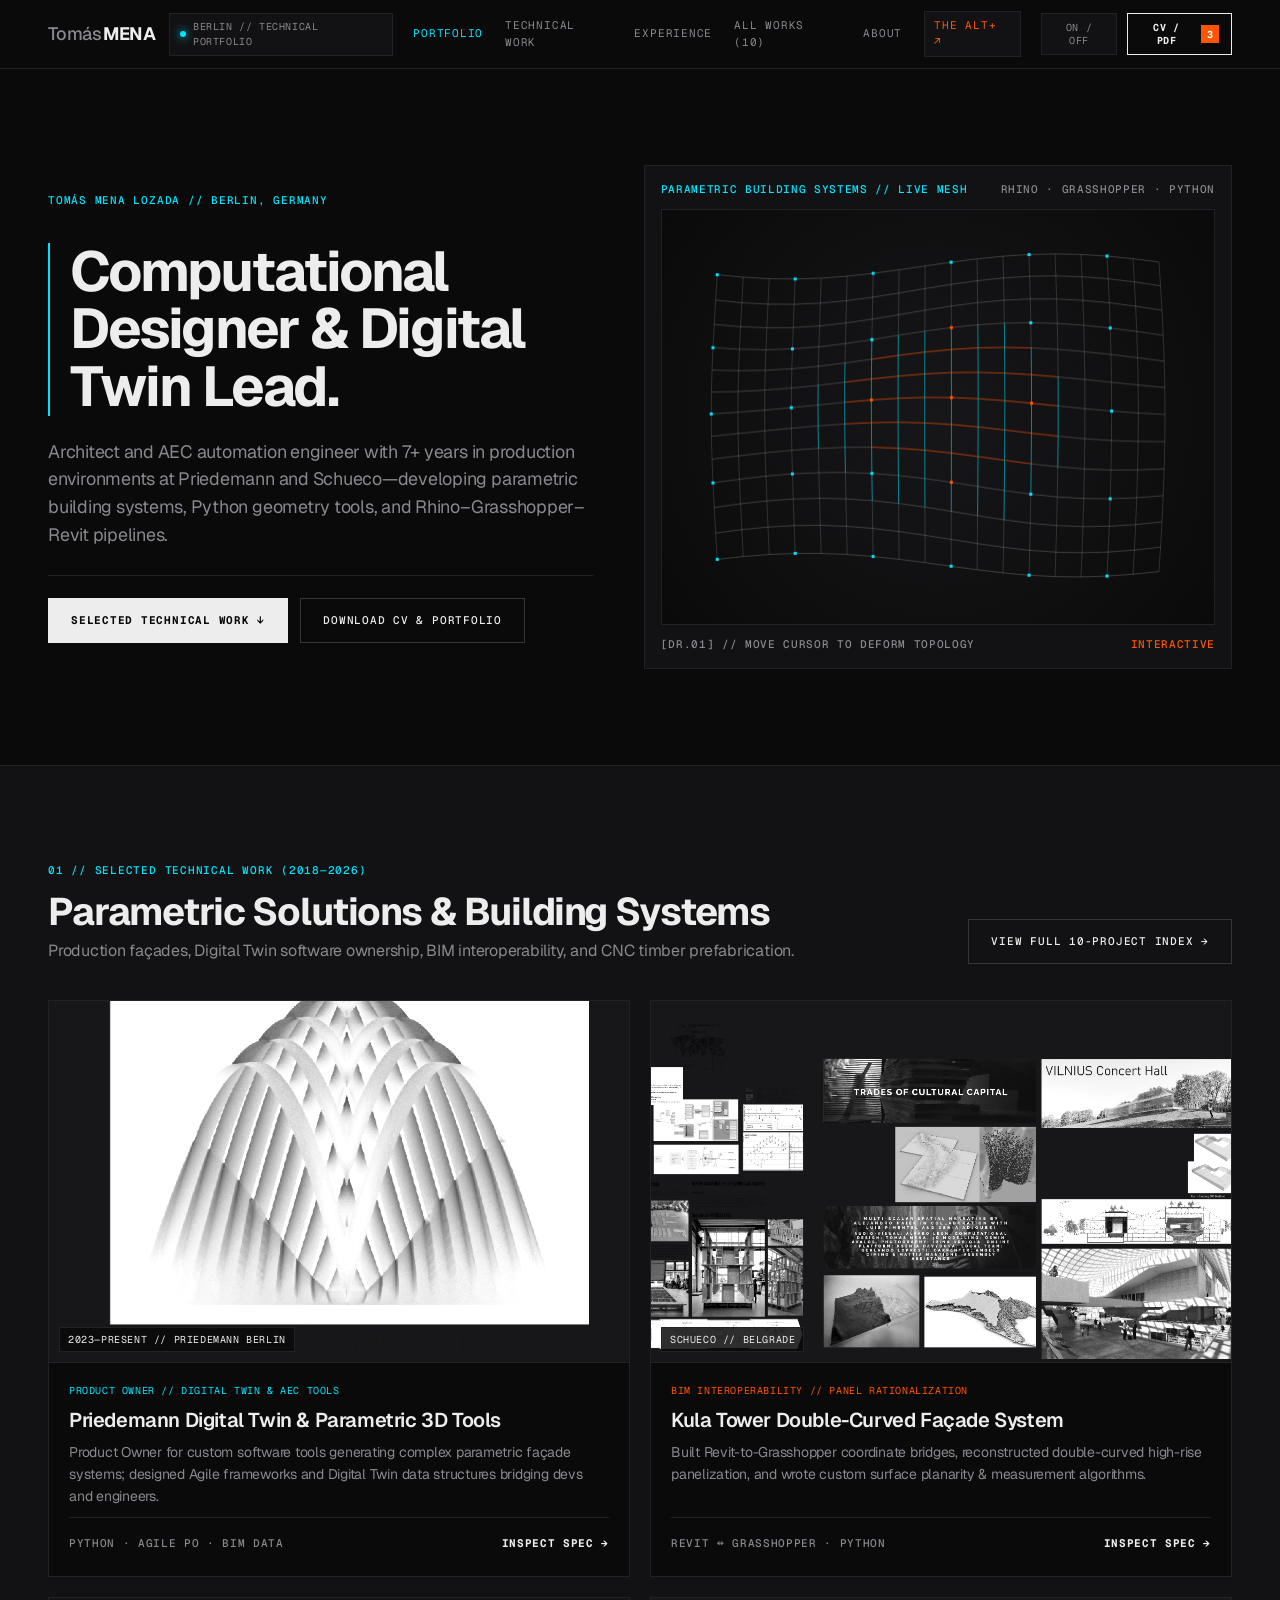
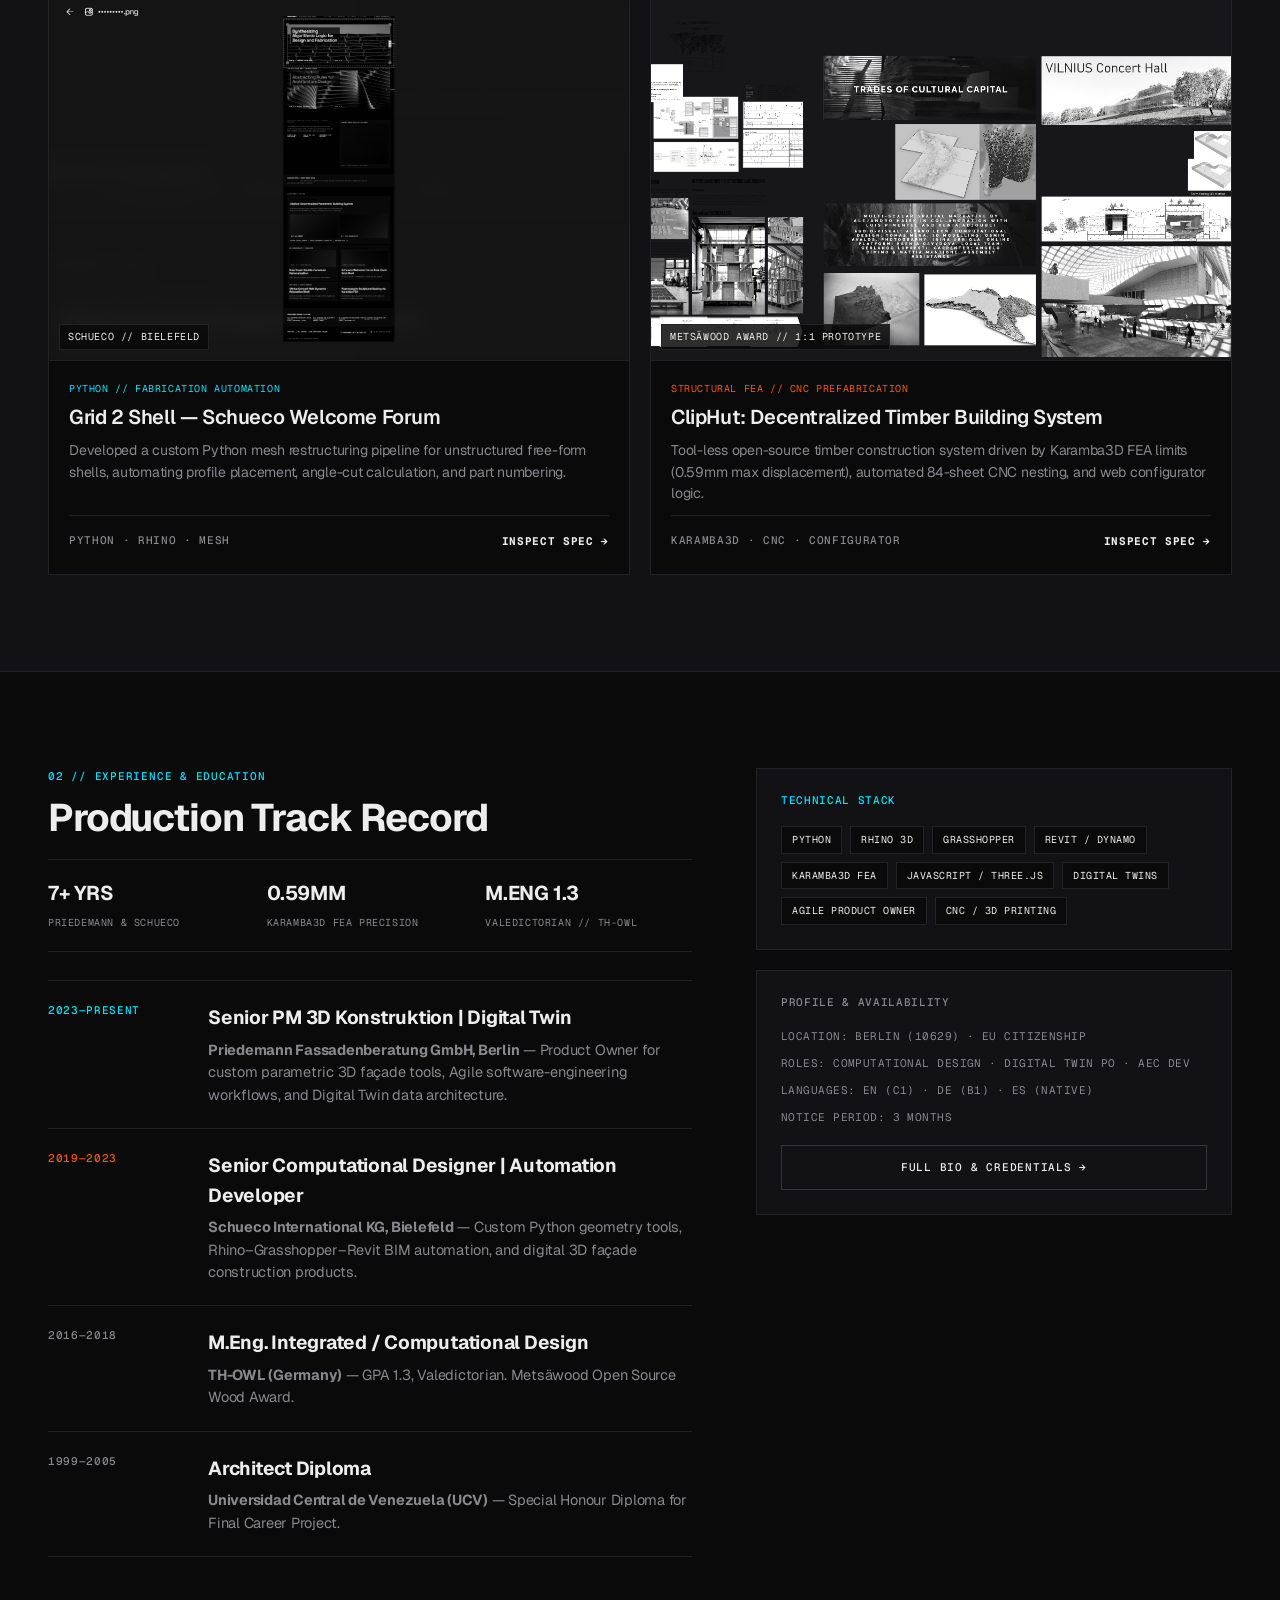
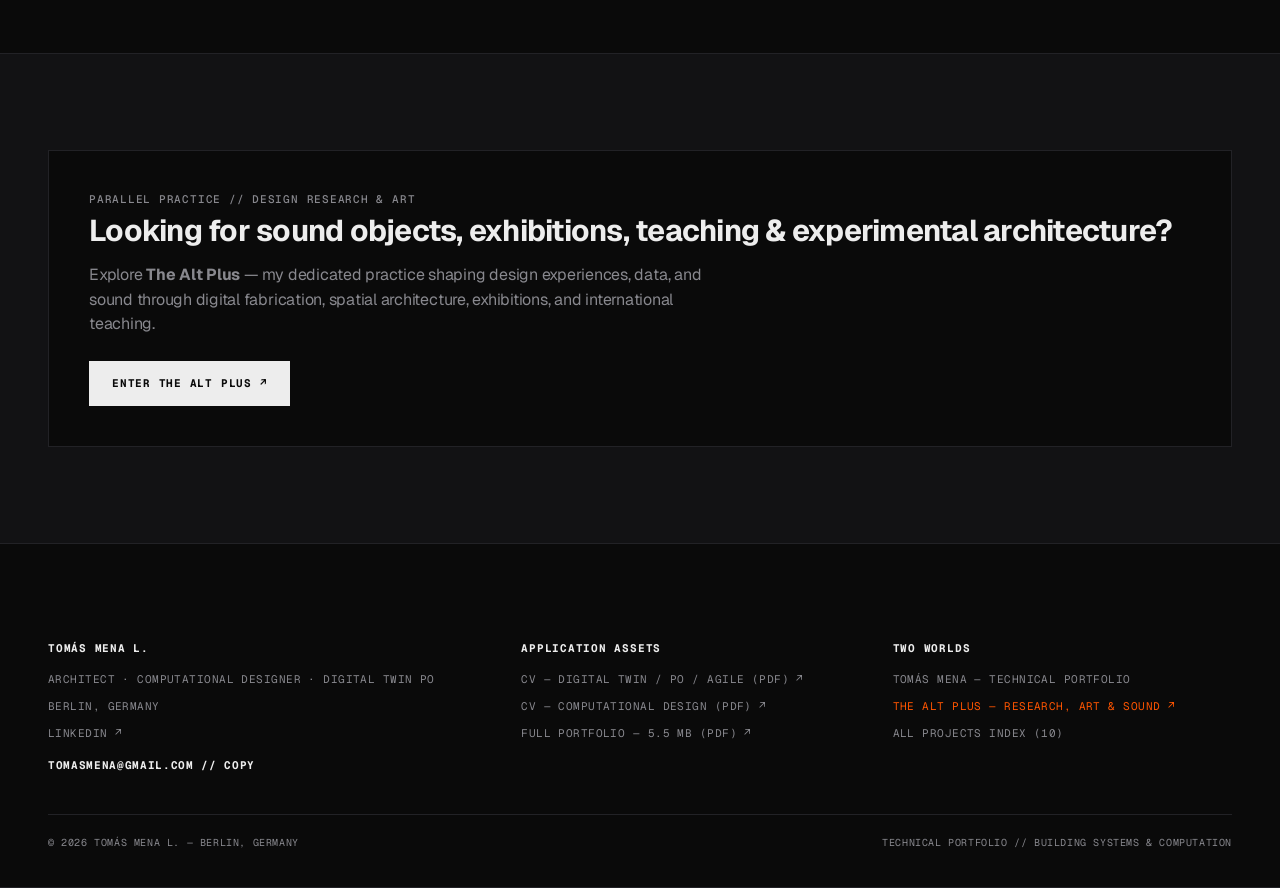
==== commit 4a622b40: "Add responsive mobile burger menu and hide navbar brand until opened" ====
--- a/index.html
+++ b/index.html
@@ -39,7 +39,11 @@
           <span>CV / PDF</span>
           <span class="cv-badge">3</span>
         </button>
-        <button type="button" class="mobile-menu-btn" id="mobileMenuBtn" aria-expanded="false" aria-controls="siteNav">MENU</button>
+        <button type="button" class="mobile-menu-btn" id="mobileMenuBtn" aria-label="Toggle navigation menu" aria-expanded="false" aria-controls="siteNav">
+          <span class="burger-line"></span>
+          <span class="burger-line"></span>
+          <span class="burger-line"></span>
+        </button>
       </div>
     </div>
   </header>
--- a/style.css
+++ b/style.css
@@ -269,11 +269,41 @@
 
 .mobile-menu-btn {
   display: none;
-  padding: 7px 10px;
-  border: 1px solid var(--border-hairline);
-  font-family: var(--font-mono);
-  font-size: 11px;
-  text-transform: uppercase;
+  width: 36px;
+  height: 36px;
+  padding: 0;
+  flex-direction: column;
+  align-items: center;
+  justify-content: center;
+  gap: 5px;
+  border: 1px solid var(--border-hairline);
+  background-color: var(--bg-surface);
+  color: var(--text-primary);
+  transition: border-color var(--transition), background-color var(--transition);
+}
+
+.mobile-menu-btn .burger-line {
+  display: block;
+  width: 17px;
+  height: 1.5px;
+  background-color: currentColor;
+  transition: transform 180ms ease, opacity 180ms ease;
+}
+
+.mobile-menu-btn[aria-expanded="true"] {
+  border-color: var(--accent-cyan);
+}
+
+.mobile-menu-btn[aria-expanded="true"] .burger-line:nth-child(1) {
+  transform: translateY(6.5px) rotate(45deg);
+}
+
+.mobile-menu-btn[aria-expanded="true"] .burger-line:nth-child(2) {
+  opacity: 0;
+}
+
+.mobile-menu-btn[aria-expanded="true"] .burger-line:nth-child(3) {
+  transform: translateY(-6.5px) rotate(-45deg);
 }
 
 /* ==========================================================================
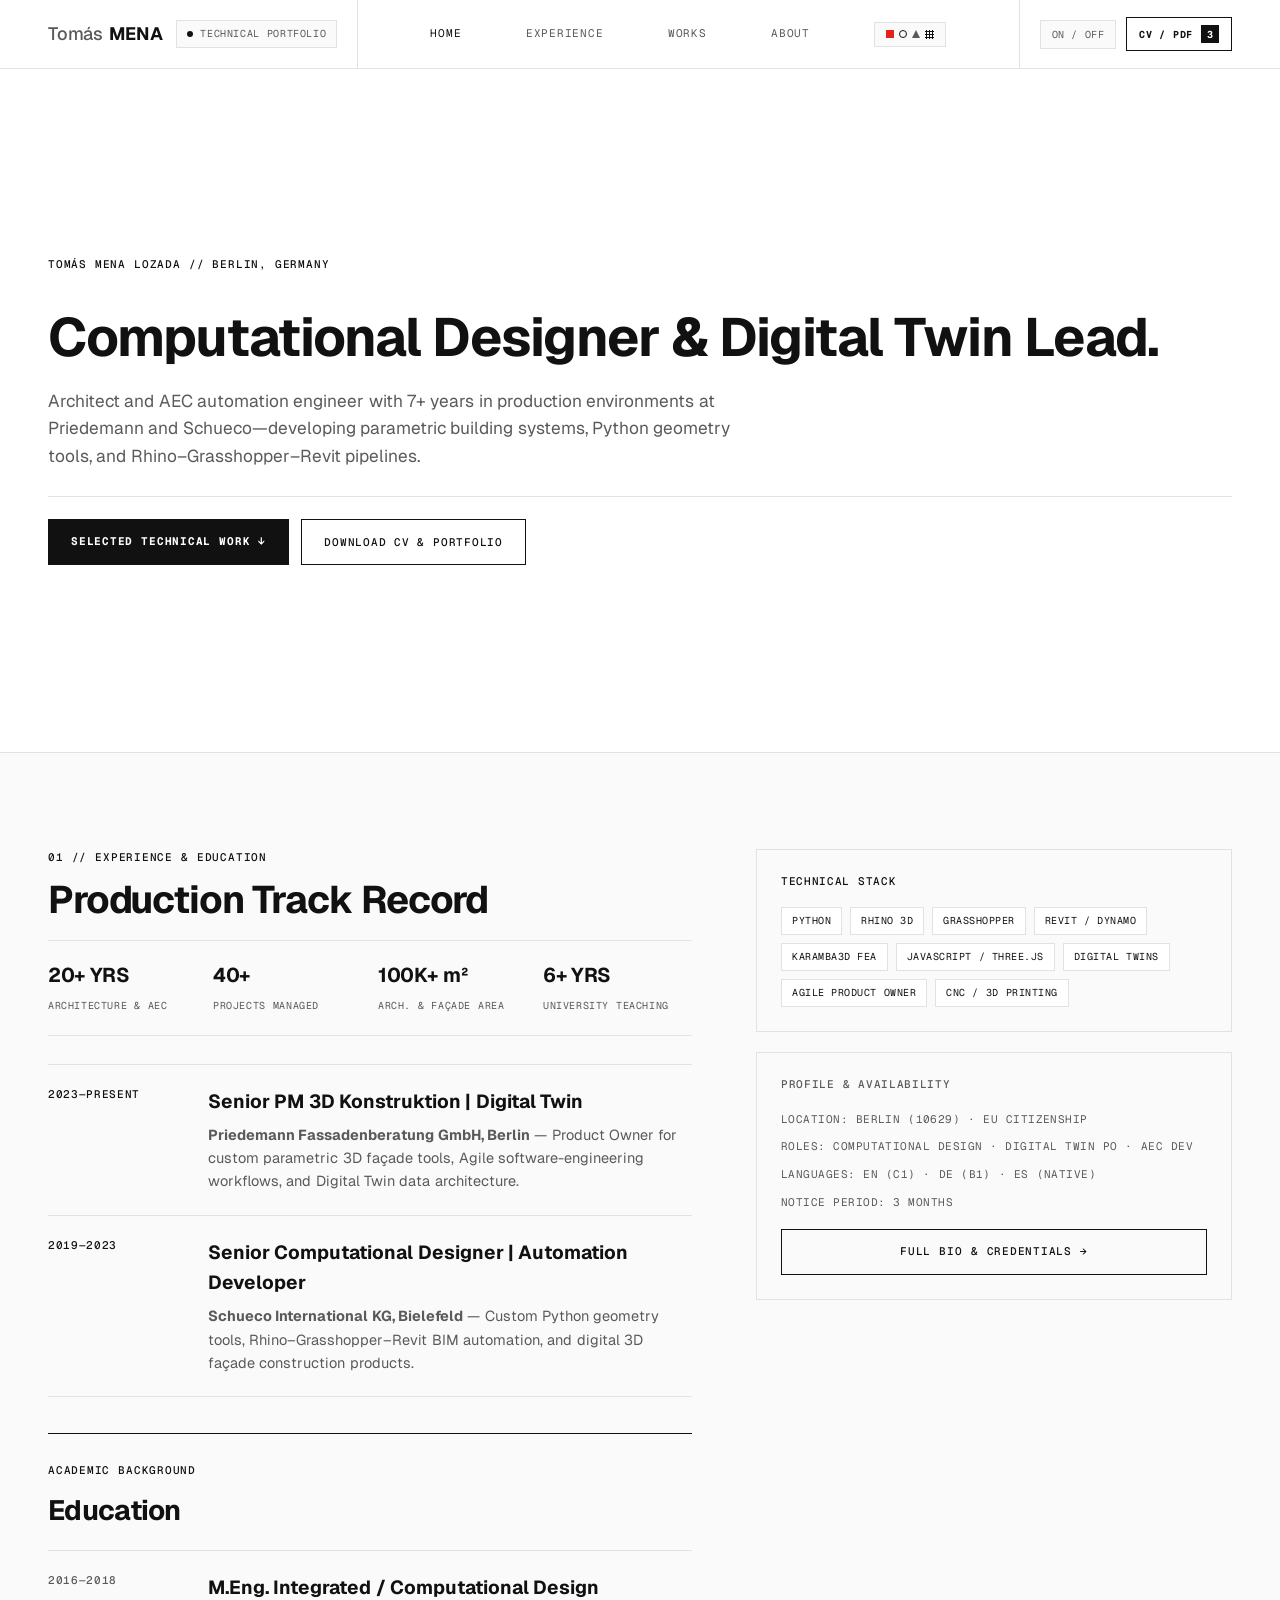
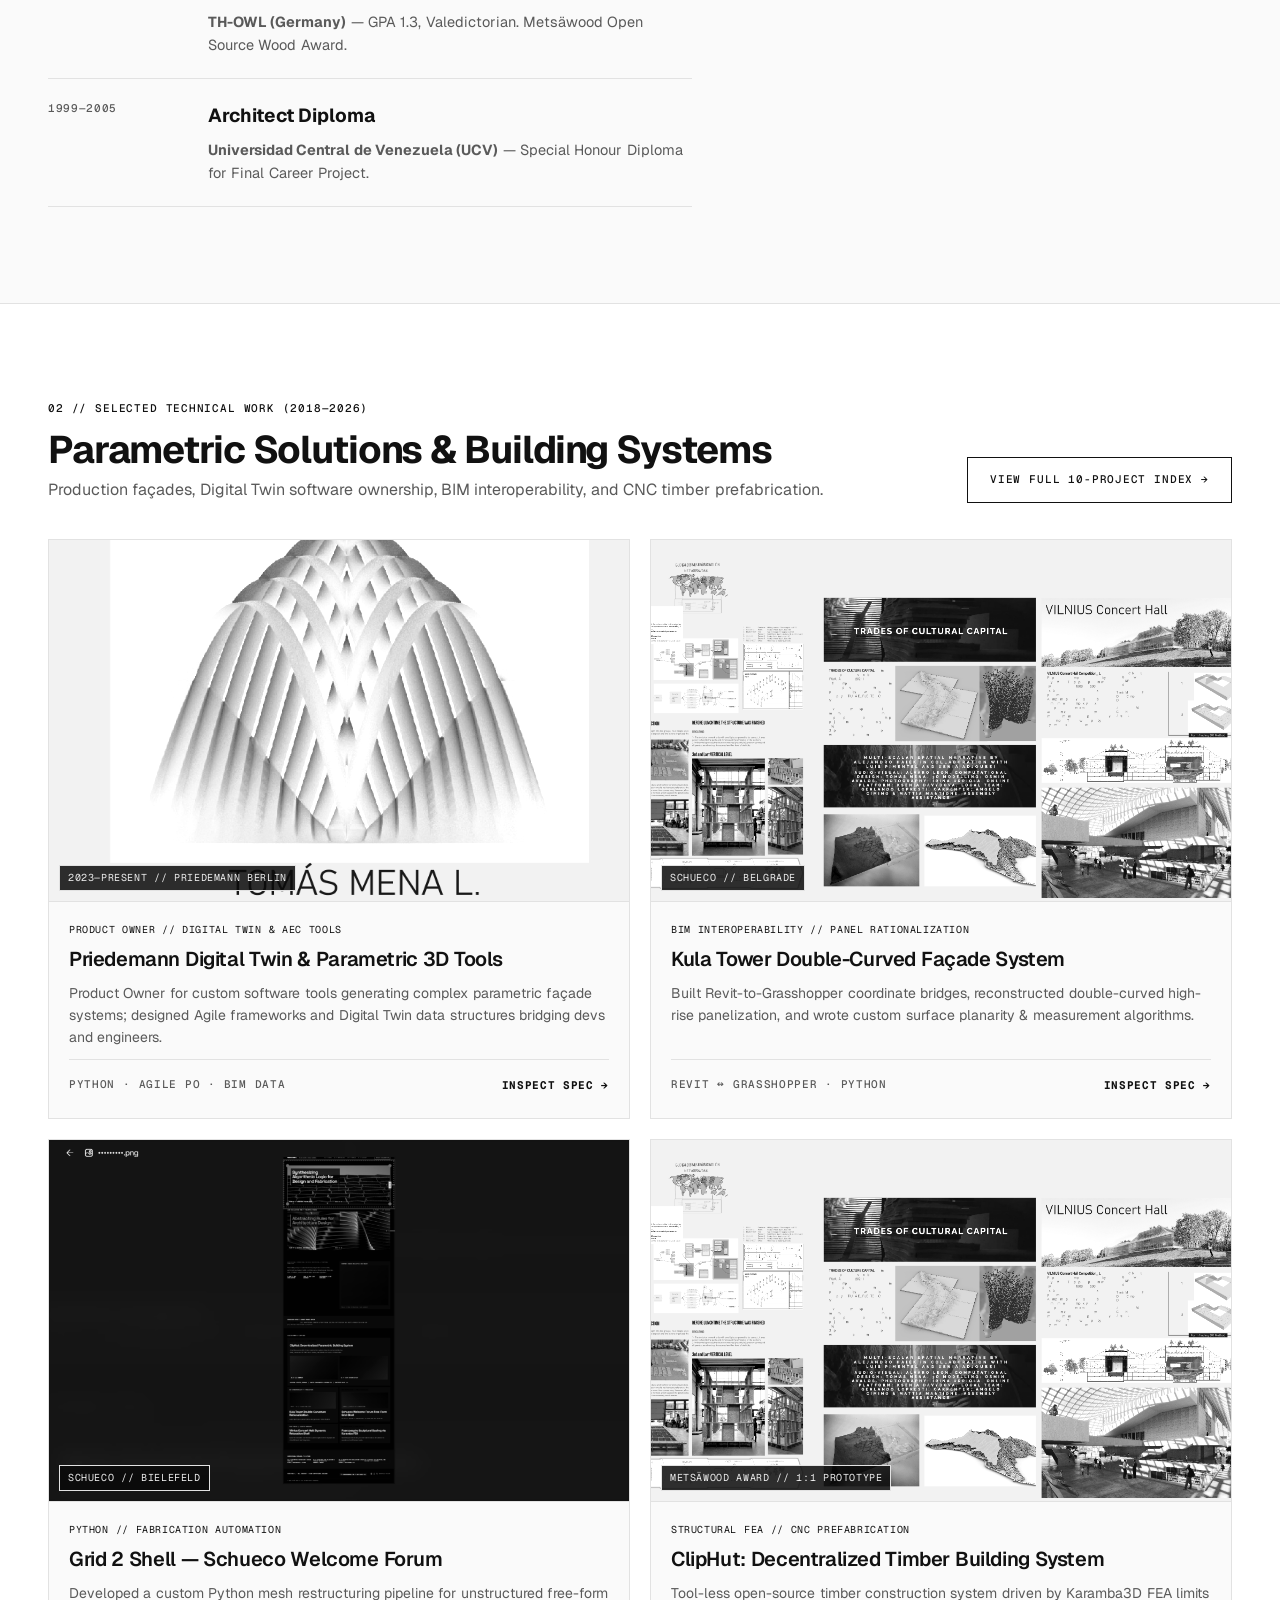
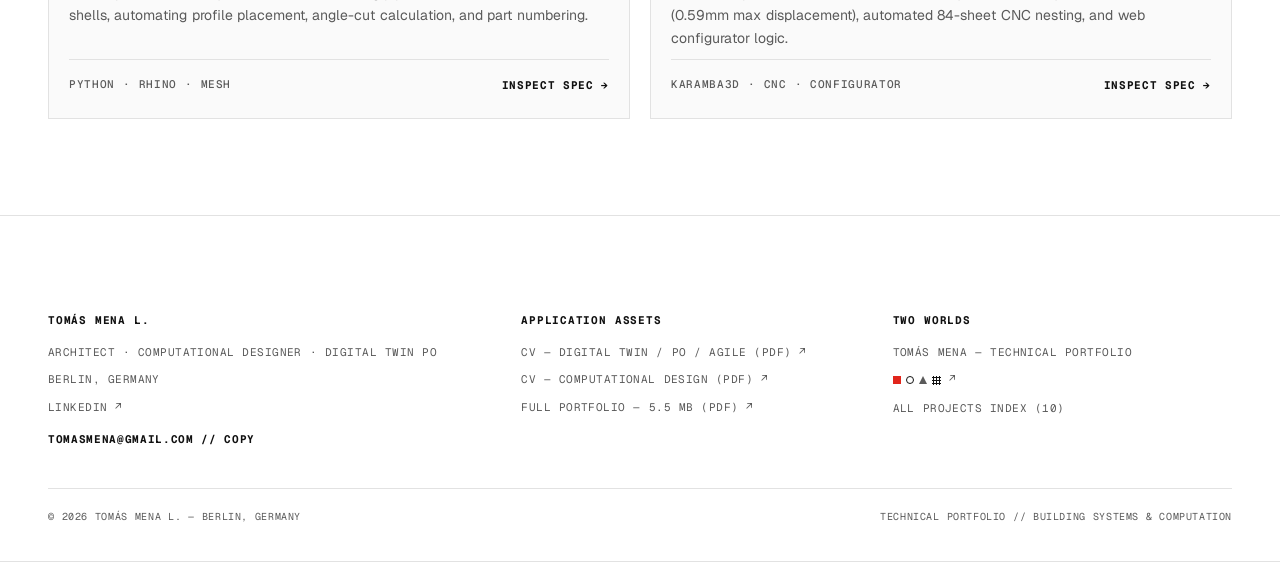
==== commit d1c68504: "White CV theme, expanded LinkedIn CV & links, career stats, and Bauhaus logo nav" ====
--- a/index.html
+++ b/index.html
@@ -20,17 +20,20 @@
         </a>
         <div class="status-pill" aria-label="Location">
           <span class="status-dot" aria-hidden="true"></span>
-          <span>BERLIN // TECHNICAL PORTFOLIO</span>
+          <span>TECHNICAL PORTFOLIO</span>
         </div>
       </div>
 
       <nav class="site-nav" id="siteNav" aria-label="Main navigation">
-        <a href="index.html" class="active">PORTFOLIO</a>
-        <a href="#selected-work">TECHNICAL WORK</a>
+        <a href="index.html" class="active">HOME</a>
         <a href="#experience">EXPERIENCE</a>
-        <a href="projects.html">ALL WORKS (10)</a>
+        <a href="#selected-work">WORKS</a>
         <a href="about.html">ABOUT</a>
-        <a href="alt-plus.html" class="nav-bridge">THE ALT+ ↗</a>
+        <a href="alt-plus.html" class="nav-bridge" title="The Alt Plus — Design Research, Sound &amp; Digital Fabrication" aria-label="The Alt Plus">
+          <span class="bauhaus-glyphs" aria-hidden="true">
+            <i class="g-sq"></i><i class="g-ci"></i><i class="g-tr"></i><i class="g-grid"></i>
+          </span>
+        </a>
       </nav>
 
       <div class="header-actions">
@@ -68,130 +71,34 @@
             <button type="button" class="btn-secondary" data-open-cv>DOWNLOAD CV &amp; PORTFOLIO</button>
           </div>
         </div>
-
-        <div class="hero-viewport">
-          <div class="viewport-bar">
-            <span class="mono" style="color: var(--accent-cyan);">PARAMETRIC BUILDING SYSTEMS // LIVE MESH</span>
-            <span class="mono" style="color: var(--text-muted);">RHINO · GRASSHOPPER · PYTHON</span>
-          </div>
-          <div class="viewport-canvas-wrap">
-            <canvas id="parametricCanvas" aria-label="Interactive parametric wireframe mesh"></canvas>
-          </div>
-          <div class="viewport-bar">
-            <span class="mono" style="color: var(--text-muted);">[DR.01] // MOVE CURSOR TO DEFORM TOPOLOGY</span>
-            <span class="mono" style="color: var(--accent-orange);">INTERACTIVE</span>
-          </div>
-        </div>
       </div>
     </section>
 
     <!-- ====================================================================
-         2. SELECTED TECHNICAL & BUILDING SYSTEMS (Immediate Proof Grid)
+         2. EXPERIENCE & CORE STACK (Production Track Record)
          ==================================================================== -->
-    <section class="band band--surface" id="selected-work">
-      <div class="container">
-        <div style="display: flex; flex-wrap: wrap; justify-content: space-between; align-items: flex-end; gap: 18px; margin-bottom: 36px;">
-          <div>
-            <p class="eyebrow">01 // SELECTED TECHNICAL WORK (2018—2026)</p>
-            <h2 class="section-title" style="margin-bottom: 6px;">Parametric Solutions &amp; Building Systems</h2>
-            <p class="section-lead">Production façades, Digital Twin software ownership, BIM interoperability, and CNC timber prefabrication.</p>
-          </div>
-          <a href="projects.html" class="btn-secondary">VIEW FULL 10-PROJECT INDEX →</a>
-        </div>
-
-        <div class="tech-grid">
-          <!-- Technical Project 1 -->
-          <article class="project-card">
-            <div class="project-media">
-              <img src="assets/project-thumb-1.jpg" alt="Priedemann Digital Twin and Custom AEC Tools">
-              <span class="project-tag-overlay">2023—PRESENT // PRIEDEMANN BERLIN</span>
-            </div>
-            <div class="project-body">
-              <span class="project-meta">PRODUCT OWNER // DIGITAL TWIN &amp; AEC TOOLS</span>
-              <h3 class="project-title">Priedemann Digital Twin &amp; Parametric 3D Tools</h3>
-              <p class="project-desc">Product Owner for custom software tools generating complex parametric façade systems; designed Agile frameworks and Digital Twin data structures bridging devs and engineers.</p>
-              <div class="project-footer">
-                <span class="mono" style="color: var(--text-muted);">PYTHON · AGILE PO · BIM DATA</span>
-                <button type="button" class="inspect-btn" data-inspect="priedemann">INSPECT SPEC →</button>
-              </div>
-            </div>
-          </article>
-
-          <!-- Technical Project 2 -->
-          <article class="project-card">
-            <div class="project-media">
-              <img src="assets/project-thumb-2.jpg" alt="Kula Tower Belgrade Double-Curvature Panelization">
-              <span class="project-tag-overlay">SCHUECO // BELGRADE</span>
-            </div>
-            <div class="project-body">
-              <span class="project-meta">BIM INTEROPERABILITY // PANEL RATIONALIZATION</span>
-              <h3 class="project-title">Kula Tower Double-Curved Façade System</h3>
-              <p class="project-desc">Built Revit-to-Grasshopper coordinate bridges, reconstructed double-curved high-rise panelization, and wrote custom surface planarity &amp; measurement algorithms.</p>
-              <div class="project-footer">
-                <span class="mono" style="color: var(--text-muted);">REVIT ↔ GRASSHOPPER · PYTHON</span>
-                <button type="button" class="inspect-btn" data-inspect="kula">INSPECT SPEC →</button>
-              </div>
-            </div>
-          </article>
-
-          <!-- Technical Project 3 -->
-          <article class="project-card">
-            <div class="project-media">
-              <img src="assets/hero/hero.png" alt="Grid 2 Shell System Schueco Welcome Forum">
-              <span class="project-tag-overlay">SCHUECO // BIELEFELD</span>
-            </div>
-            <div class="project-body">
-              <span class="project-meta">PYTHON // FABRICATION AUTOMATION</span>
-              <h3 class="project-title">Grid 2 Shell — Schueco Welcome Forum</h3>
-              <p class="project-desc">Developed a custom Python mesh restructuring pipeline for unstructured free-form shells, automating profile placement, angle-cut calculation, and part numbering.</p>
-              <div class="project-footer">
-                <span class="mono" style="color: var(--text-muted);">PYTHON · RHINO · MESH</span>
-                <button type="button" class="inspect-btn" data-inspect="grid2">INSPECT SPEC →</button>
-              </div>
-            </div>
-          </article>
-
-          <!-- Technical Project 4 -->
-          <article class="project-card">
-            <div class="project-media">
-              <img src="assets/project-thumb-3.jpg" alt="ClipHut Open-Source Timber Building System">
-              <span class="project-tag-overlay">METSÄWOOD AWARD // 1:1 PROTOTYPE</span>
-            </div>
-            <div class="project-body">
-              <span class="project-meta">STRUCTURAL FEA // CNC PREFABRICATION</span>
-              <h3 class="project-title">ClipHut: Decentralized Timber Building System</h3>
-              <p class="project-desc">Tool-less open-source timber construction system driven by Karamba3D FEA limits (0.59mm max displacement), automated 84-sheet CNC nesting, and web configurator logic.</p>
-              <div class="project-footer">
-                <span class="mono" style="color: var(--text-muted);">KARAMBA3D · CNC · CONFIGURATOR</span>
-                <button type="button" class="inspect-btn" data-inspect="cliphut">INSPECT SPEC →</button>
-              </div>
-            </div>
-          </article>
-        </div>
-      </div>
-    </section>
-
-    <!-- ====================================================================
-         3. EXPERIENCE & CORE STACK (Concise Recruiter-Ready Summary)
-         ==================================================================== -->
-    <section class="band band--dark" id="experience">
+    <section class="band band--surface" id="experience">
       <div class="container about-split">
         <div>
-          <p class="eyebrow">02 // EXPERIENCE &amp; EDUCATION</p>
+          <p class="eyebrow">01 // EXPERIENCE &amp; EDUCATION</p>
           <h2 class="section-title">Production Track Record</h2>
 
           <div class="hero-metrics" style="margin: 20px 0 28px; padding: 18px 0; border-bottom: 1px solid var(--border-hairline);">
             <div class="metric-item">
-              <strong>7+ YRS</strong>
-              <span>PRIEDEMANN &amp; SCHUECO</span>
+              <strong>20+ YRS</strong>
+              <span>ARCHITECTURE &amp; AEC</span>
             </div>
             <div class="metric-item">
-              <strong>0.59MM</strong>
-              <span>KARAMBA3D FEA PRECISION</span>
+              <strong>40+</strong>
+              <span>PROJECTS MANAGED</span>
             </div>
             <div class="metric-item">
-              <strong>M.ENG 1.3</strong>
-              <span>VALEDICTORIAN // TH-OWL</span>
+              <strong>100K+ m²</strong>
+              <span>ARCH. &amp; FAÇADE AREA</span>
+            </div>
+            <div class="metric-item">
+              <strong>6+ YRS</strong>
+              <span>UNIVERSITY TEACHING</span>
             </div>
           </div>
 
@@ -211,7 +118,14 @@
                 <p><strong>Schueco International KG, Bielefeld</strong> — Custom Python geometry tools, Rhino–Grasshopper–Revit BIM automation, and digital 3D façade construction products.</p>
               </div>
             </div>
-
+          </div>
+
+          <div style="margin-top: 36px; padding-top: 28px; border-top: 1px solid var(--border-strong);">
+            <p class="eyebrow" style="margin-bottom: 8px;">ACADEMIC BACKGROUND</p>
+            <h3 style="font-family: var(--font-display); font-size: clamp(22px, 2.2vw, 28px); font-weight: 700; letter-spacing: -0.025em; margin: 0 0 18px;">Education</h3>
+          </div>
+
+          <div class="timeline-list">
             <div class="timeline-item">
               <span class="mono" style="color: var(--text-muted);">2016—2018</span>
               <div>
@@ -261,22 +175,91 @@
     </section>
 
     <!-- ====================================================================
-         4. BRIDGE TO THE ALT PLUS (Design Research, Sound Objects, Art & Teaching)
+         3. SELECTED TECHNICAL & BUILDING SYSTEMS
          ==================================================================== -->
-    <section class="band band--surface">
+    <section class="band band--dark" id="selected-work">
       <div class="container">
-        <div class="bridge-banner">
+        <div style="display: flex; flex-wrap: wrap; justify-content: space-between; align-items: flex-end; gap: 18px; margin-bottom: 36px;">
           <div>
-            <p class="eyebrow eyebrow--orange">PARALLEL PRACTICE // DESIGN RESEARCH &amp; ART</p>
-            <h3>Looking for sound objects, exhibitions, teaching &amp; experimental architecture?</h3>
-            <p>Explore <strong>The Alt Plus</strong> — my dedicated practice shaping design experiences, data, and sound through digital fabrication, spatial architecture, exhibitions, and international teaching.</p>
-          </div>
-          <div>
-            <a href="alt-plus.html" class="btn-primary">ENTER THE ALT PLUS ↗</a>
-          </div>
+            <p class="eyebrow">02 // SELECTED TECHNICAL WORK (2018—2026)</p>
+            <h2 class="section-title" style="margin-bottom: 6px;">Parametric Solutions &amp; Building Systems</h2>
+            <p class="section-lead">Production façades, Digital Twin software ownership, BIM interoperability, and CNC timber prefabrication.</p>
+          </div>
+          <a href="projects.html" class="btn-secondary">VIEW FULL 10-PROJECT INDEX →</a>
+        </div>
+
+        <div class="tech-grid">
+          <!-- Technical Project 1 -->
+          <article class="project-card">
+            <div class="project-media">
+              <img src="assets/project-thumb-1.jpg" alt="Priedemann Digital Twin and Custom AEC Tools">
+              <span class="project-tag-overlay">2023—PRESENT // PRIEDEMANN BERLIN</span>
+            </div>
+            <div class="project-body">
+              <span class="project-meta">PRODUCT OWNER // DIGITAL TWIN &amp; AEC TOOLS</span>
+              <h3 class="project-title">Priedemann Digital Twin &amp; Parametric 3D Tools</h3>
+              <p class="project-desc">Product Owner for custom software tools generating complex parametric façade systems; designed Agile frameworks and Digital Twin data structures bridging devs and engineers.</p>
+              <div class="project-footer">
+                <span class="mono" style="color: var(--text-muted);">PYTHON · AGILE PO · BIM DATA</span>
+                <button type="button" class="inspect-btn" data-inspect="priedemann">INSPECT SPEC →</button>
+              </div>
+            </div>
+          </article>
+
+          <!-- Technical Project 2 -->
+          <article class="project-card">
+            <div class="project-media">
+              <img src="assets/project-thumb-2.jpg" alt="Kula Tower Belgrade Double-Curvature Panelization">
+              <span class="project-tag-overlay">SCHUECO // BELGRADE</span>
+            </div>
+            <div class="project-body">
+              <span class="project-meta">BIM INTEROPERABILITY // PANEL RATIONALIZATION</span>
+              <h3 class="project-title">Kula Tower Double-Curved Façade System</h3>
+              <p class="project-desc">Built Revit-to-Grasshopper coordinate bridges, reconstructed double-curved high-rise panelization, and wrote custom surface planarity &amp; measurement algorithms.</p>
+              <div class="project-footer">
+                <span class="mono" style="color: var(--text-muted);">REVIT ↔ GRASSHOPPER · PYTHON</span>
+                <button type="button" class="inspect-btn" data-inspect="kula">INSPECT SPEC →</button>
+              </div>
+            </div>
+          </article>
+
+          <!-- Technical Project 3 -->
+          <article class="project-card">
+            <div class="project-media">
+              <img src="assets/hero/hero.png" alt="Grid 2 Shell System Schueco Welcome Forum">
+              <span class="project-tag-overlay">SCHUECO // BIELEFELD</span>
+            </div>
+            <div class="project-body">
+              <span class="project-meta">PYTHON // FABRICATION AUTOMATION</span>
+              <h3 class="project-title">Grid 2 Shell — Schueco Welcome Forum</h3>
+              <p class="project-desc">Developed a custom Python mesh restructuring pipeline for unstructured free-form shells, automating profile placement, angle-cut calculation, and part numbering.</p>
+              <div class="project-footer">
+                <span class="mono" style="color: var(--text-muted);">PYTHON · RHINO · MESH</span>
+                <button type="button" class="inspect-btn" data-inspect="grid2">INSPECT SPEC →</button>
+              </div>
+            </div>
+          </article>
+
+          <!-- Technical Project 4 -->
+          <article class="project-card">
+            <div class="project-media">
+              <img src="assets/project-thumb-3.jpg" alt="ClipHut Open-Source Timber Building System">
+              <span class="project-tag-overlay">METSÄWOOD AWARD // 1:1 PROTOTYPE</span>
+            </div>
+            <div class="project-body">
+              <span class="project-meta">STRUCTURAL FEA // CNC PREFABRICATION</span>
+              <h3 class="project-title">ClipHut: Decentralized Timber Building System</h3>
+              <p class="project-desc">Tool-less open-source timber construction system driven by Karamba3D FEA limits (0.59mm max displacement), automated 84-sheet CNC nesting, and web configurator logic.</p>
+              <div class="project-footer">
+                <span class="mono" style="color: var(--text-muted);">KARAMBA3D · CNC · CONFIGURATOR</span>
+                <button type="button" class="inspect-btn" data-inspect="cliphut">INSPECT SPEC →</button>
+              </div>
+            </div>
+          </article>
         </div>
       </div>
     </section>
+
   </main>
 
   <!-- ====================================================================
@@ -308,7 +291,14 @@
           <h4>TWO WORLDS</h4>
           <ul class="footer-links">
             <li><a href="index.html">TOMÁS MENA — TECHNICAL PORTFOLIO</a></li>
-            <li><a href="alt-plus.html" style="color: var(--accent-orange);">THE ALT PLUS — RESEARCH, ART &amp; SOUND ↗</a></li>
+            <li>
+              <a href="alt-plus.html" title="The Alt Plus — Design Research, Sound &amp; Digital Fabrication" aria-label="The Alt Plus" style="display: inline-flex; align-items: center; gap: 8px;">
+                <span class="bauhaus-glyphs" aria-hidden="true">
+                  <i class="g-sq"></i><i class="g-ci"></i><i class="g-tr"></i><i class="g-grid"></i>
+                </span>
+                <span>↗</span>
+              </a>
+            </li>
             <li><a href="projects.html">ALL PROJECTS INDEX (10)</a></li>
           </ul>
         </div>
--- a/style.css
+++ b/style.css
@@ -1,18 +1,18 @@
 @import url('https://fonts.googleapis.com/css2?family=Geist+Mono:wght@400;500;600&family=Geist:wght@400;500;600;700&display=swap');
 
 /* ==========================================================================
-   Design Tokens — Dark Computational Aesthetic + Geist Swiss-Tech Typography
+   Design Tokens — Pure White Swiss CV Document (Monochrome Black & Gray)
    ========================================================================== */
 :root {
-  --bg-primary: #0a0a0a;
-  --bg-surface: #121214;
-  --bg-elevated: #17171a;
-  --border-hairline: #222226;
-  --border-strong: #35353c;
-  --text-primary: #ededed;
-  --text-muted: #88888e;
-  --accent-orange: #ff5500;
-  --accent-cyan: #00e5ff;
+  --bg-primary: #ffffff;
+  --bg-surface: #fafafa;
+  --bg-elevated: #f2f2f2;
+  --border-hairline: #e2e2e2;
+  --border-strong: #111111;
+  --text-primary: #111111;
+  --text-muted: #5a5a5a;
+  --accent-orange: #111111;
+  --accent-cyan: #111111;
 
   --font-display: 'Geist', 'Helvetica Neue', Helvetica, Arial, sans-serif;
   --font-body: 'Geist', 'Helvetica Neue', Helvetica, Arial, sans-serif;
@@ -23,17 +23,17 @@
   --transition: 0.22s cubic-bezier(0.2, 0, 0.2, 1);
 }
 
-/* Optional ON/OFF Toggle: Swiss High-Contrast Blueprint Mode */
+/* Optional ON/OFF Toggle: Inverted Dark Monochrome Mode */
 body.light-mode {
-  --bg-primary: #ffffff;
-  --bg-surface: #e8e8ea;
-  --bg-elevated: #f4f4f6;
-  --border-hairline: #c8c8ce;
-  --border-strong: #111111;
-  --text-primary: #0a0a0a;
-  --text-muted: #505058;
-  --accent-orange: #d94800;
-  --accent-cyan: #007a8a;
+  --bg-primary: #0a0a0a;
+  --bg-surface: #121214;
+  --bg-elevated: #1a1a1d;
+  --border-hairline: #26262a;
+  --border-strong: #ededed;
+  --text-primary: #ededed;
+  --text-muted: #8e8e94;
+  --accent-orange: #ededed;
+  --accent-cyan: #ededed;
 }
 
 /* Reset & Base */
@@ -51,8 +51,9 @@
   padding: 0;
   font-family: var(--font-body);
   font-size: 16px;
-  line-height: 1.55;
-  letter-spacing: -0.015em;
+  line-height: 1.6;
+  letter-spacing: 0;
+  word-spacing: 0.02em;
   color: var(--text-primary);
   background-color: var(--bg-primary);
   -webkit-font-smoothing: antialiased;
@@ -141,10 +142,10 @@
   font-family: var(--font-display);
   font-size: 18px;
   font-weight: 700;
-  letter-spacing: -0.03em;
+  letter-spacing: -0.01em;
   display: inline-flex;
   align-items: baseline;
-  gap: 2px;
+  gap: 6px;
 }
 
 .wordmark .wm-muted {
@@ -174,14 +175,19 @@
   width: 6px;
   height: 6px;
   border-radius: 50%;
-  background-color: var(--accent-cyan);
-  box-shadow: 0 0 8px var(--accent-cyan);
+  background-color: var(--text-primary);
 }
 
 .site-nav {
   display: flex;
-  align-items: center;
-  gap: 22px;
+  flex: 1;
+  align-items: center;
+  justify-content: space-evenly;
+  align-self: stretch;
+  gap: 16px;
+  padding-inline: 24px;
+  border-left: 1px solid var(--border-hairline);
+  border-right: 1px solid var(--border-hairline);
 }
 
 .site-nav a {
@@ -199,15 +205,57 @@
 }
 
 .site-nav a.nav-bridge {
-  color: var(--accent-orange);
-  border: 1px solid var(--border-hairline);
-  padding: 5px 9px;
-  background-color: var(--bg-surface);
+  display: inline-flex;
+  align-items: center;
+  justify-content: center;
+  border: 1px solid var(--border-hairline);
+  padding: 7px 11px;
+  background-color: var(--bg-surface);
+  transition: border-color var(--transition), transform var(--transition);
 }
 
 .site-nav a.nav-bridge:hover {
-  border-color: var(--accent-orange);
-  color: var(--text-primary);
+  border-color: var(--text-primary);
+  transform: translateY(-1px);
+}
+
+.bauhaus-glyphs {
+  display: inline-flex;
+  align-items: center;
+  gap: 5px;
+}
+
+.bauhaus-glyphs i {
+  display: inline-block;
+  font-style: normal;
+}
+
+.g-sq {
+  width: 8px;
+  height: 8px;
+  background: #e1251b;
+}
+
+.g-ci {
+  width: 8px;
+  height: 8px;
+  border-radius: 50%;
+  border: 1.5px solid var(--text-primary);
+}
+
+.g-tr {
+  width: 0;
+  height: 0;
+  border-left: 4.5px solid transparent;
+  border-right: 4.5px solid transparent;
+  border-bottom: 8px solid var(--text-muted);
+}
+
+.g-grid {
+  width: 9px;
+  height: 9px;
+  background-image: radial-gradient(circle, var(--text-primary) 1px, transparent 1.2px);
+  background-size: 3px 3px;
 }
 
 .header-actions {
@@ -261,8 +309,8 @@
   min-width: 18px;
   height: 18px;
   padding: 0 4px;
-  background-color: var(--accent-orange);
-  color: #ffffff;
+  background-color: var(--text-primary);
+  color: var(--bg-primary);
   font-size: 10px;
   font-weight: 700;
 }
@@ -326,9 +374,9 @@
 }
 
 .btn-primary:hover {
-  background-color: var(--accent-cyan);
-  border-color: var(--accent-cyan);
-  color: #0a0a0a;
+  background-color: var(--text-muted);
+  border-color: var(--text-muted);
+  color: var(--bg-primary);
 }
 
 .btn-secondary {
@@ -371,9 +419,17 @@
 /* ==========================================================================
    Section 1: Hero (50/50 Split — Parametric Viewport Left / Thesis Right)
    ========================================================================== */
+#top.band {
+  min-height: 76svh;
+  display: flex;
+  align-items: center;
+  padding-block: clamp(88px, 11vw, 150px);
+}
+
 .hero-grid {
   display: grid;
-  grid-template-columns: minmax(0, 1fr) minmax(0, 1.08fr);
+  grid-template-columns: minmax(0, 1fr);
+  width: 100%;
   gap: clamp(28px, 4vw, 56px);
   align-items: center;
 }
@@ -416,31 +472,31 @@
 }
 
 .hero-callout {
-  border-left: 2px solid var(--accent-cyan);
-  padding-left: 20px;
+  border-left: none;
+  padding-left: 0;
 }
 
 .hero-title {
   font-family: var(--font-display);
-  font-size: clamp(36px, 4.4vw, 56px);
+  font-size: clamp(34px, 4.2vw, 58px);
   font-weight: 700;
-  line-height: 1.03;
-  letter-spacing: -0.035em;
+  line-height: 1.08;
+  letter-spacing: -0.02em;
   margin: 0;
   color: var(--text-primary);
 }
 
 .hero-subtitle {
-  font-size: clamp(16px, 1.4vw, 18px);
-  color: var(--text-muted);
-  margin: 0;
-  max-width: 56ch;
+  font-size: clamp(16px, 1.35vw, 18px);
+  color: var(--text-muted);
+  margin: 0;
+  max-width: 64ch;
 }
 
 .hero-metrics {
   display: grid;
-  grid-template-columns: repeat(3, minmax(0, 1fr));
-  gap: 12px;
+  grid-template-columns: repeat(4, minmax(0, 1fr));
+  gap: 16px;
   padding-top: 18px;
   border-top: 1px solid var(--border-hairline);
 }
@@ -1034,6 +1090,28 @@
   margin: 0;
   font-size: 14.5px;
   color: var(--text-muted);
+}
+
+.cv-links {
+  display: flex;
+  flex-wrap: wrap;
+  gap: 8px 16px;
+  margin-top: 10px;
+}
+
+.cv-links a {
+  font-family: var(--font-mono);
+  font-size: 10.5px;
+  letter-spacing: 0.05em;
+  text-transform: uppercase;
+  color: var(--text-primary);
+  border-bottom: 1px solid var(--border-strong);
+  padding-bottom: 2px;
+  transition: opacity var(--transition);
+}
+
+.cv-links a:hover {
+  opacity: 0.6;
 }
 
 .spec-box {
@@ -1268,6 +1346,8 @@
     align-items: flex-start;
     padding: 20px var(--pad-x);
     background-color: var(--bg-primary);
+    border-left: none;
+    border-right: none;
     border-bottom: 1px solid var(--border-hairline);
     gap: 14px;
   }
@@ -1297,7 +1377,7 @@
     grid-template-columns: 1fr;
   }
   .hero-metrics {
-    grid-template-columns: 1fr;
+    grid-template-columns: repeat(2, minmax(0, 1fr));
   }
   .project-card {
     flex: 0 0 88%;
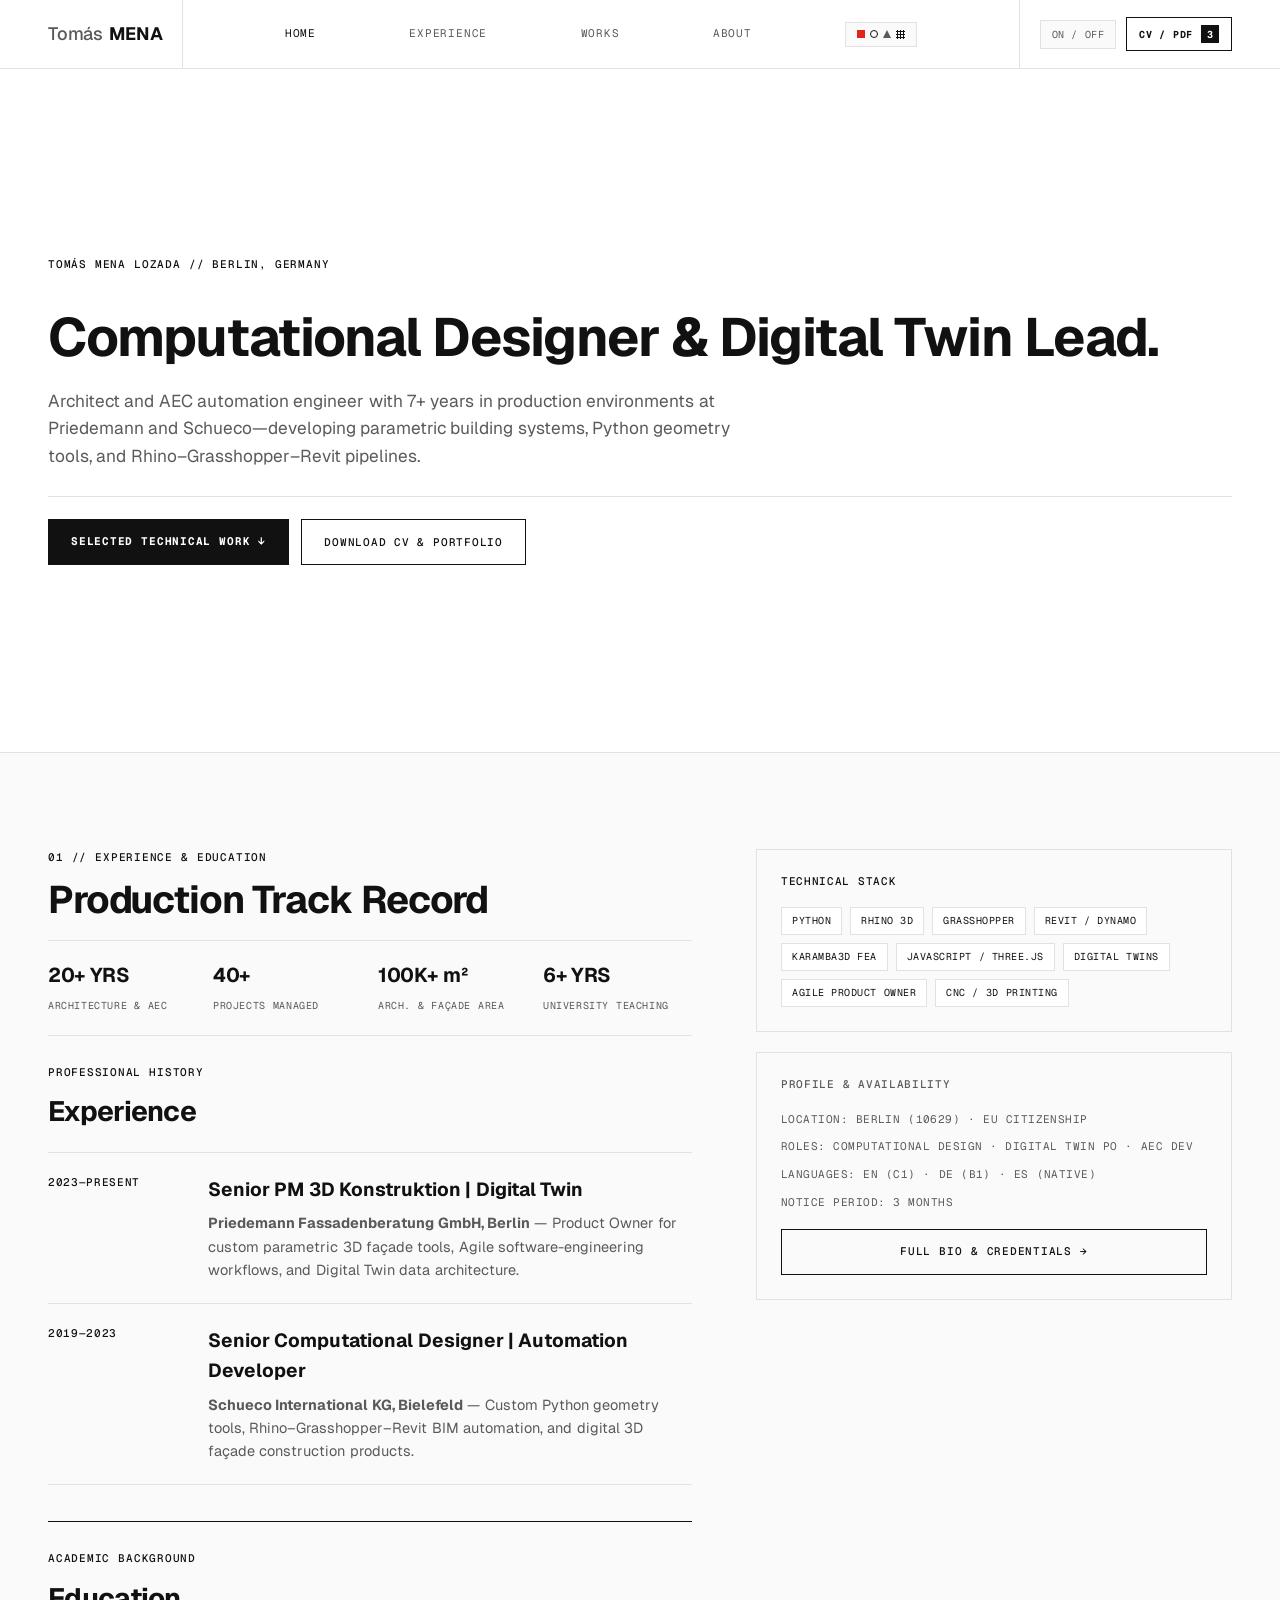
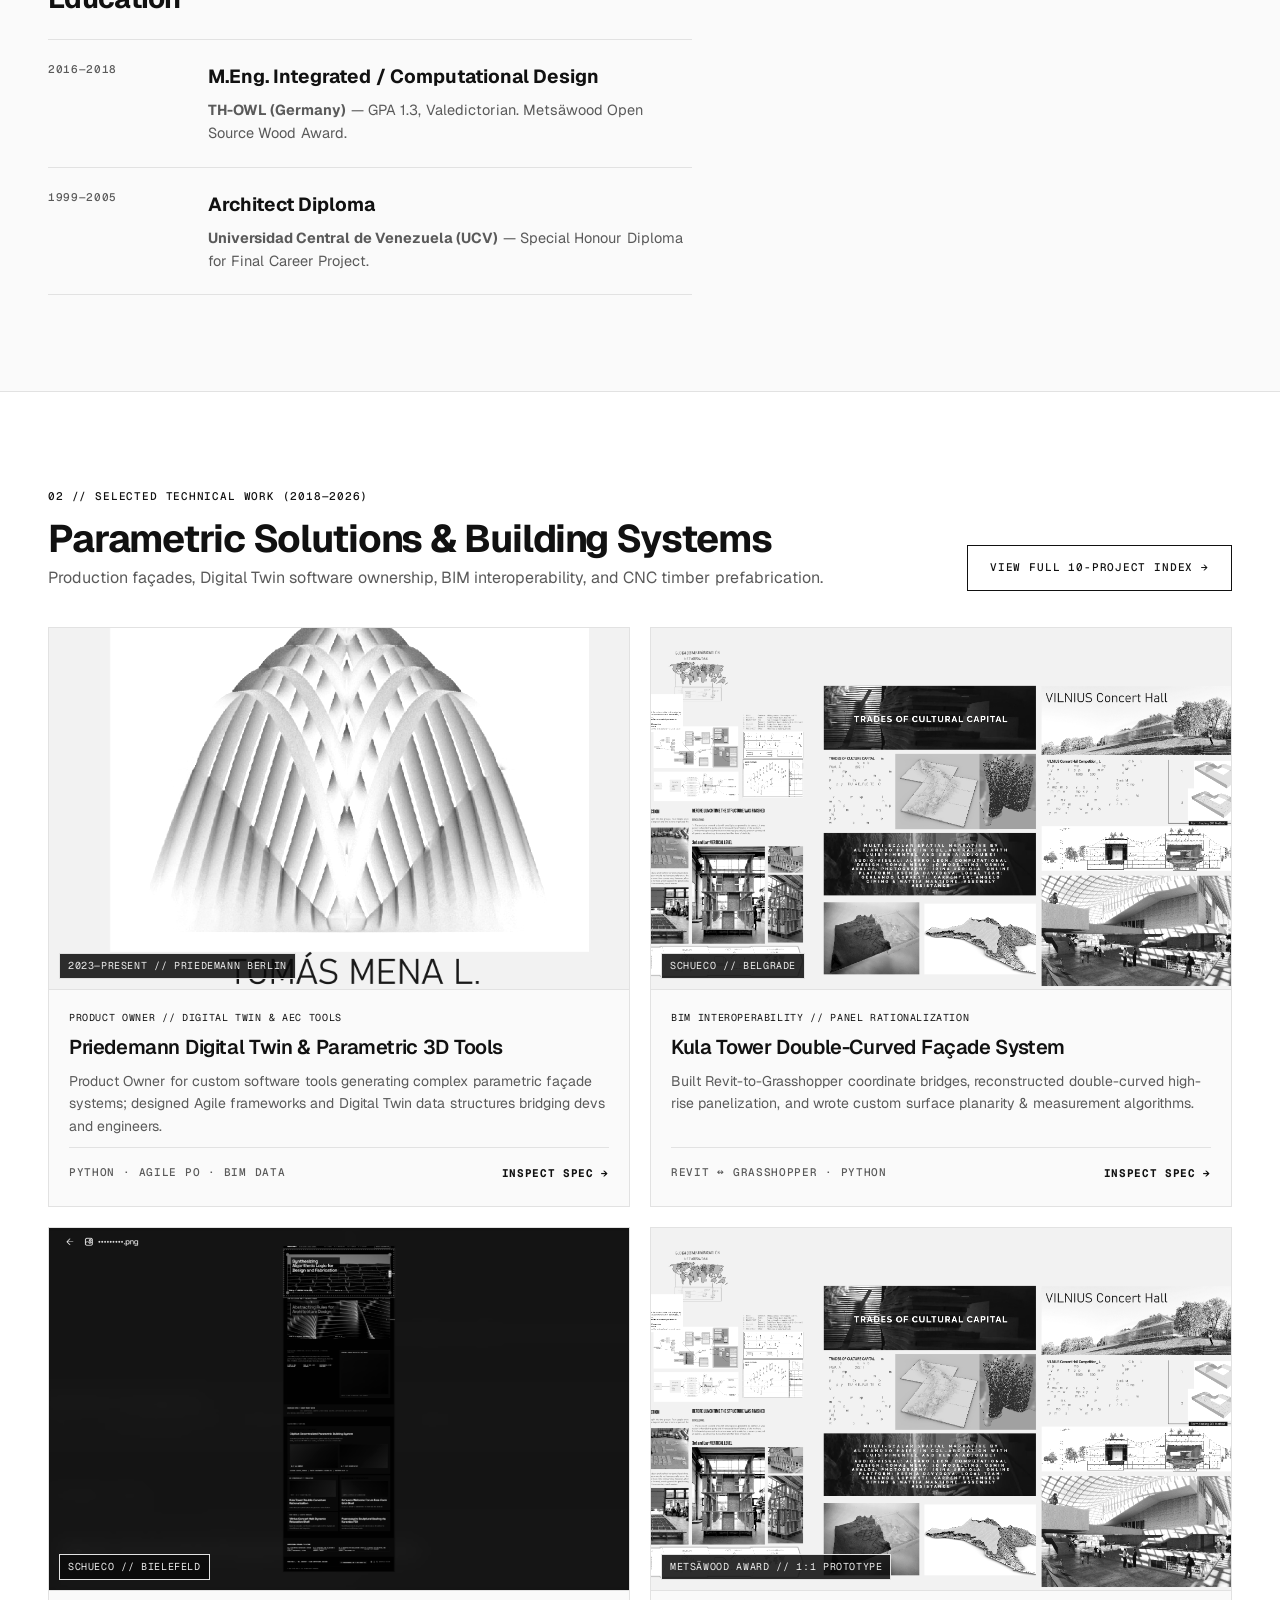
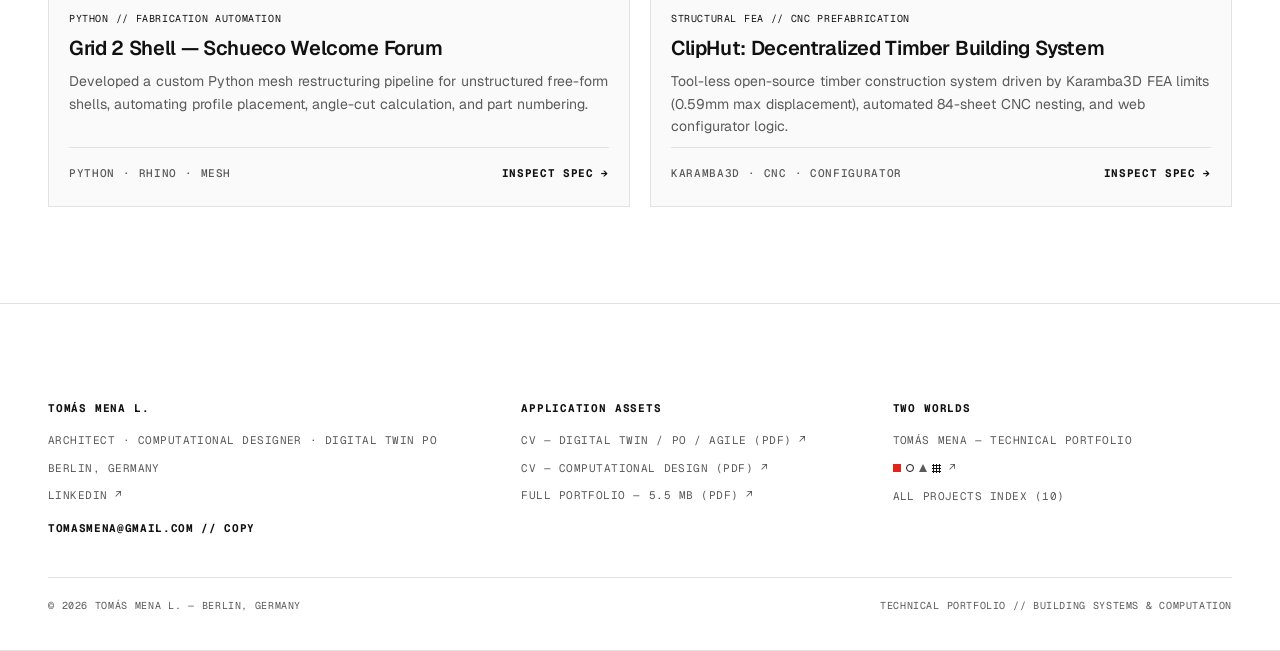
==== commit ac8f0df3: "Add visual Ring App storyboard, accordion card previews, PNG logos, and header refinements" ====
--- a/index.html
+++ b/index.html
@@ -18,10 +18,6 @@
         <a href="index.html" class="wordmark" aria-label="Tomás Mena Home">
           <span class="wm-muted">Tomás</span><span class="wm-strong">MENA</span>
         </a>
-        <div class="status-pill" aria-label="Location">
-          <span class="status-dot" aria-hidden="true"></span>
-          <span>TECHNICAL PORTFOLIO</span>
-        </div>
       </div>
 
       <nav class="site-nav" id="siteNav" aria-label="Main navigation">
@@ -100,6 +96,11 @@
               <strong>6+ YRS</strong>
               <span>UNIVERSITY TEACHING</span>
             </div>
+          </div>
+
+          <div style="margin-top: 28px; margin-bottom: 18px;">
+            <p class="eyebrow" style="margin-bottom: 8px;">PROFESSIONAL HISTORY</p>
+            <h3 style="font-family: var(--font-display); font-size: clamp(22px, 2.2vw, 28px); font-weight: 700; letter-spacing: -0.025em; margin: 0;">Experience</h3>
           </div>
 
           <div class="timeline-list">
